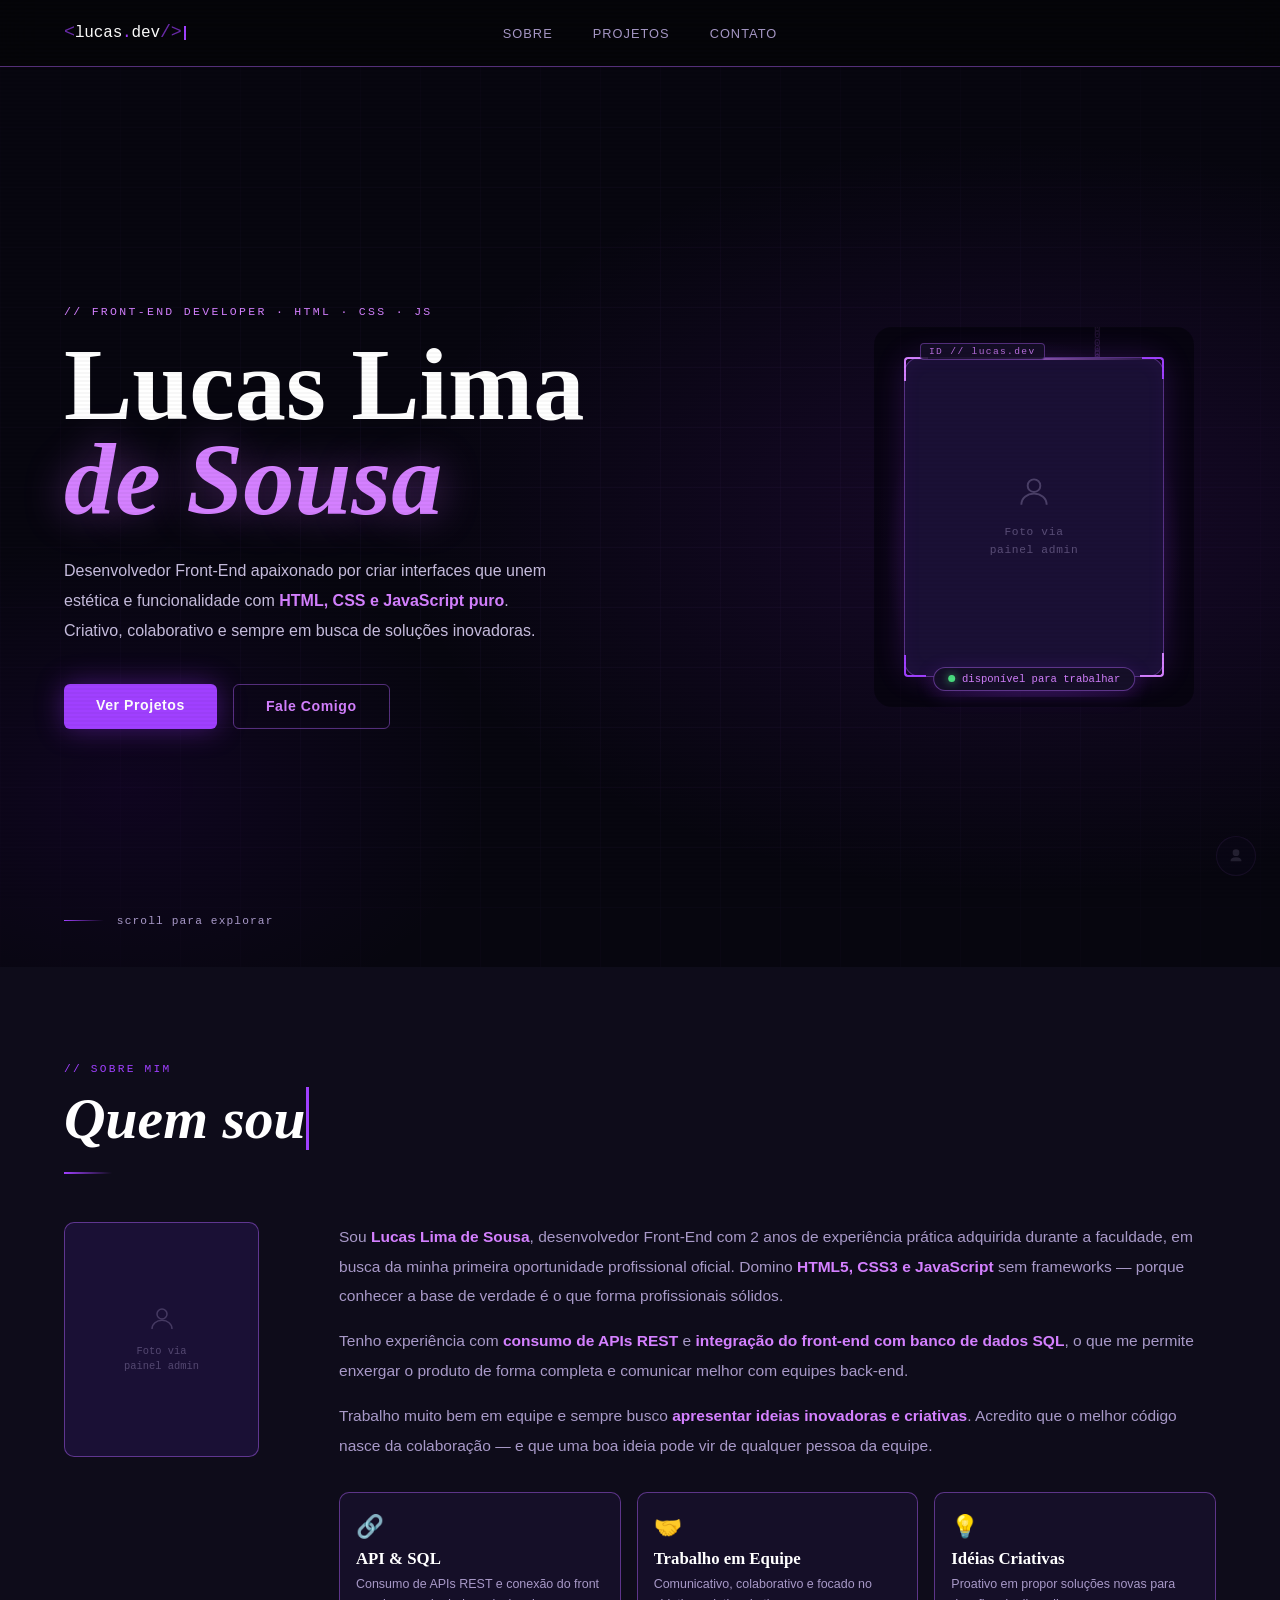
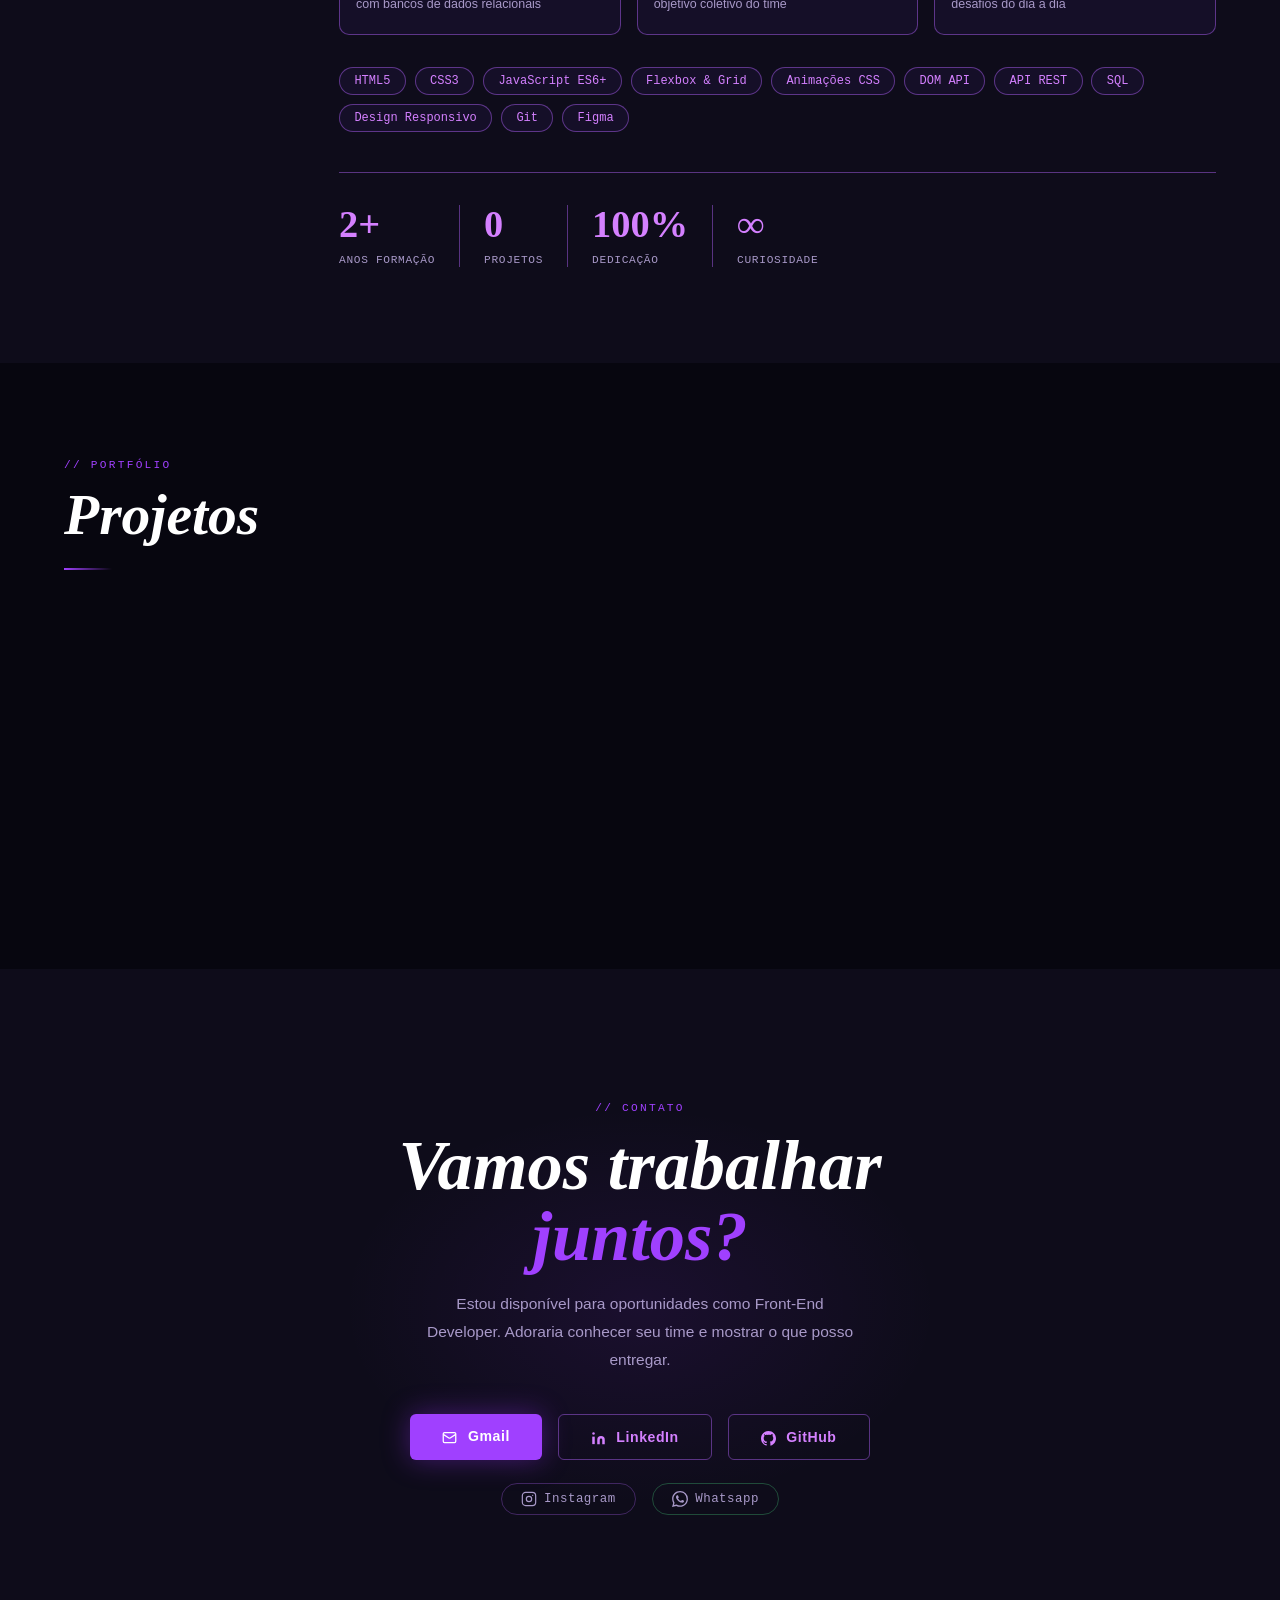
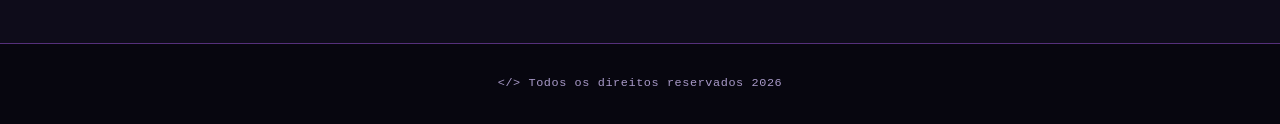
==== index.html @ 5929b8f0 "Add files via upload" ====
<!DOCTYPE html>
<html lang="pt-BR">

<head>
    <meta charset="UTF-8">
    <meta name="viewport" content="width=device-width, initial-scale=1.0">
    <title>Lucas Lima de Sousa — Front-End Developer</title>
    <!-- Segurança -->
    <meta http-equiv="Content-Security-Policy" content="default-src 'self'; style-src 'self' 'unsafe-inline' https://fonts.googleapis.com; font-src https://fonts.gstatic.com; script-src 'self'; img-src 'self' data: blob:; connect-src 'none';">
    <meta http-equiv="X-Content-Type-Options" content="nosniff">
    <meta http-equiv="X-Frame-Options" content="DENY">
    <meta name="referrer" content="no-referrer">
    <link rel="preconnect" href="https://fonts.googleapis.com">
    <link href="https://fonts.googleapis.com/css2?family=Fraunces:ital,opsz,wght@0,9..144,300;0,9..144,600;0,9..144,700;1,9..144,400;1,9..144,700&family=DM+Sans:wght@300;400;500;600&family=JetBrains+Mono:wght@300;400&display=swap" rel="stylesheet">
    <link rel="stylesheet" href="portfolio.css">
</head>

<body>

    
        <!-- NAV -->
        <nav>
            <div class="logo">
                <span class="logo-bracket">&lt;</span><span class="logo-name">lucas</span><span class="logo-dot">.</span><span class="logo-name">dev</span><span class="logo-bracket">/&gt;</span><span class="logo-cursor"></span>
            </div>
            <div class="nav-links" id="nav-links">
                <a href="#about" onclick="closeMenu()">Sobre</a>
                <a href="#projects" onclick="closeMenu()">Projetos</a>
                <a href="#contact" onclick="closeMenu()">Contato</a>
            </div>
            <button class="nav-hamburger" id="nav-hamburger" onclick="toggleMenu()" aria-label="Menu" style="display:none">
                <span></span><span></span><span></span>
            </button>
        </nav>

        <!-- HERO -->
        <section id="hero">
            <div class="hero-bg"></div>
            <div class="hero-grid"></div>
            <div class="hero-inner">
                <div>
                    <div class="hero-tag">// front-end developer · html · css · js</div>
                    <h1 class="hero-title">
                        Lucas Lima
                        <span class="neon-word">de Sousa</span>
                    </h1>
                    <p class="hero-sub">
                        Desenvolvedor Front-End apaixonado por criar interfaces que unem estética e funcionalidade com <strong style="color:var(--purple-bright)">HTML, CSS e JavaScript puro</strong>. Criativo, colaborativo e sempre em busca de soluções
                        inovadoras.
                    </p>
                    <div class="hero-cta">
                        <a href="#projects" class="btn-primary">Ver Projetos</a>
                        <a href="#contact" class="btn-ghost">Fale Comigo</a>
                    </div>
                </div>

                <div class="hero-photo-wrap">
                    <canvas id="binary-canvas"></canvas>
                    <div class="photo-glow"></div>
                    <div class="photo-id-tag">ID // lucas.dev</div>
                    <div class="hero-photo-frame">
                        <div class="photo-scan"></div>
                        <div class="photo-placeholder" id="hero-placeholder">
                            <svg viewBox="0 0 24 24" fill="none" stroke="currentColor" stroke-width="1.2">
            <circle cx="12" cy="8" r="4"/>
            <path d="M4 20c0-4 3.6-7 8-7s8 3 8 7"/>
          </svg>
                            <span>Foto via<br>painel admin</span>
                        </div>
                        <img id="hero-photo-img" src="" alt="Lucas Lima" style="display:none; width:100%; height:100%; object-fit:cover;">
                    </div>
                    <div class="photo-hud">
                        <div class="photo-hud-tr"></div>
                        <div class="photo-hud-bl"></div>
                    </div>
                    <div class="photo-badge">
                        <span class="photo-badge-dot"></span> disponível para trabalhar
                    </div>
                </div>
            </div>

            <div class="scroll-hint">
                <div class="scroll-line"></div>
                scroll para explorar
            </div>
        </section>

        <!-- ABOUT -->
        <section id="about">
            <div class="section-label">// sobre mim</div>
            <h2 class="section-title"><span class="typewriter-wrap"><span class="typewriter-text" id="typewriter-title">Quem sou eu</span></span>
            </h2>
            <div class="section-divider"></div>

            <div class="about-grid reveal">
                <div class="about-photo-frame">
                    <div class="about-photo-placeholder" id="about-placeholder">
                        <svg viewBox="0 0 24 24" fill="none" stroke="currentColor" stroke-width="1.2">
          <circle cx="12" cy="8" r="4"/>
          <path d="M4 20c0-4 3.6-7 8-7s8 3 8 7"/>
        </svg>
                        <span>Foto via<br>painel admin</span>
                    </div>
                    <img id="about-photo-img" src="" alt="Lucas Lima" style="display:none; width:100%; height:100%; object-fit:cover;">
                </div>

                <div>
                    <div class="about-text">
                        <p>
                            Sou <strong>Lucas Lima de Sousa</strong>, desenvolvedor Front-End com 2 anos de experiência prática adquirida durante a faculdade, em busca da minha primeira oportunidade profissional oficial. Domino <strong>HTML5, CSS3 e JavaScript</strong>                            sem frameworks — porque conhecer a base de verdade é o que forma profissionais sólidos.
                        </p>
                        <p>
                            Tenho experiência com <strong>consumo de APIs REST</strong> e <strong>integração do front-end com banco de dados SQL</strong>, o que me permite enxergar o produto de forma completa e comunicar melhor com equipes back-end.
                        </p>
                        <p>
                            Trabalho muito bem em equipe e sempre busco <strong>apresentar ideias inovadoras e criativas</strong>. Acredito que o melhor código nasce da colaboração — e que uma boa ideia pode vir de qualquer pessoa da equipe.
                        </p>
                    </div>

                    <div class="differentials">
                        <div class="diff-card">
                            <span class="diff-icon">🔗</span>
                            <div class="diff-title">API & SQL</div>
                            <div class="diff-desc">Consumo de APIs REST e conexão do front com bancos de dados relacionais</div>
                        </div>
                        <div class="diff-card">
                            <span class="diff-icon">🤝</span>
                            <div class="diff-title">Trabalho em Equipe</div>
                            <div class="diff-desc">Comunicativo, colaborativo e focado no objetivo coletivo do time</div>
                        </div>
                        <div class="diff-card">
                            <span class="diff-icon">💡</span>
                            <div class="diff-title">Idéias Criativas</div>
                            <div class="diff-desc">Proativo em propor soluções novas para desafios do dia a dia</div>
                        </div>
                    </div>

                    <div class="skills-grid">
                        <span class="skill-tag">HTML5</span>
                        <span class="skill-tag">CSS3</span>
                        <span class="skill-tag">JavaScript ES6+</span>
                        <span class="skill-tag">Flexbox & Grid</span>
                        <span class="skill-tag">Animações CSS</span>
                        <span class="skill-tag">DOM API</span>
                        <span class="skill-tag">API REST</span>
                        <span class="skill-tag">SQL</span>
                        <span class="skill-tag">Design Responsivo</span>
                        <span class="skill-tag">Git</span>
                        <span class="skill-tag">Figma</span>
                    </div>

                    <div class="stats-row">
                        <div class="stat">
                            <span class="stat-num">2+</span>
                            <span class="stat-label">Anos formação</span>
                        </div>
                        <div class="stat-divider"></div>
                        <div class="stat">
                            <span class="stat-num" id="stat-projects">0</span>
                            <span class="stat-label">Projetos</span>
                        </div>
                        <div class="stat-divider"></div>
                        <div class="stat">
                            <span class="stat-num">100%</span>
                            <span class="stat-label">Dedicação</span>
                        </div>
                        <div class="stat-divider"></div>
                        <div class="stat">
                            <span class="stat-num">∞</span>
                            <span class="stat-label">Curiosidade</span>
                        </div>
                    </div>
                </div>
            </div>
        </section>

        <!-- PROJECTS -->
        <section id="projects">
            <div class="projects-header reveal">
                <div>
                    <div class="section-label">// portfólio</div>
                    <h2 class="section-title">Projetos</h2>
                    <div class="section-divider" style="margin-bottom:0"></div>
                </div>
            </div>
            <div class="projects-grid" id="projects-grid"></div>
        </section>

        <!-- CONTACT -->
        <section id="contact">
            <div class="reveal">
                <div class="section-label" style="display:inline-block;margin-bottom:1rem">// contato</div>
                <h2 class="contact-title">Vamos trabalhar<br><span>juntos?</span></h2>
                <p class="contact-sub">Estou disponível para oportunidades como Front-End Developer. Adoraria conhecer seu time e mostrar o que posso entregar.</p>
                <div class="contact-links">
                    <a href="mailto:lucaslimadesousa5@gmail.com" class="btn-primary">
                        <svg width="15" height="15" viewBox="0 0 24 24" fill="none" stroke="currentColor" stroke-width="2" style="vertical-align:middle;margin-right:6px"><rect x="2" y="4" width="20" height="16" rx="2"/><path d="m22 7-8.97 5.7a1.94 1.94 0 0 1-2.06 0L2 7"/></svg>                        Gmail
                    </a>
                    <a href="https://www.linkedin.com/in/lucas-lima-180573390/" target="_blank" rel="noopener" class="btn-ghost">
                        <svg width="15" height="15" viewBox="0 0 24 24" fill="currentColor" style="vertical-align:middle;margin-right:6px"><path d="M16 8a6 6 0 0 1 6 6v7h-4v-7a2 2 0 0 0-2-2 2 2 0 0 0-2 2v7h-4v-7a6 6 0 0 1 6-6z"/><rect x="2" y="9" width="4" height="12"/><circle cx="4" cy="4" r="2"/></svg>                        LinkedIn
                    </a>
                    <a href="https://github.com/Lucas-HTJV" target="_blank" rel="noopener" class="btn-ghost">
                        <svg width="15" height="15" viewBox="0 0 24 24" fill="currentColor" style="vertical-align:middle;margin-right:6px"><path d="M12 0C5.37 0 0 5.37 0 12c0 5.3 3.438 9.8 8.205 11.385.6.113.82-.258.82-.577 0-.285-.01-1.04-.015-2.04-3.338.724-4.042-1.61-4.042-1.61-.546-1.387-1.333-1.756-1.333-1.756-1.089-.745.083-.729.083-.729 1.205.084 1.839 1.237 1.839 1.237 1.07 1.834 2.807 1.304 3.492.997.107-.775.418-1.305.762-1.604-2.665-.305-5.467-1.334-5.467-5.931 0-1.311.469-2.381 1.236-3.221-.124-.303-.535-1.524.117-3.176 0 0 1.008-.322 3.301 1.23A11.509 11.509 0 0 1 12 5.803c1.02.005 2.047.138 3.006.404 2.291-1.552 3.297-1.23 3.297-1.23.653 1.653.242 2.874.118 3.176.77.84 1.235 1.911 1.235 3.221 0 4.609-2.807 5.624-5.479 5.929.43.372.823 1.102.823 2.222 0 1.606-.015 2.896-.015 3.286 0 .315.21.69.825.57C20.565 21.795 24 17.295 24 12c0-6.63-5.37-12-12-12z"/></svg>                        GitHub
                    </a>
                </div>
                <div class="contact-social-row">
                    <a href="https://www.instagram.com/dev_lucas07/" target="_blank" rel="noopener" class="contact-insta">
                        <svg width="16" height="16" viewBox="0 0 24 24" fill="none" stroke="currentColor" stroke-width="1.8" style="vertical-align:middle;margin-right:7px"><rect x="2" y="2" width="20" height="20" rx="5"/><circle cx="12" cy="12" r="4"/><circle cx="17.5" cy="6.5" r="1" fill="currentColor" stroke="none"/></svg>                        Instagram
                    </a>
                    <a href="https://wa.me/5511956194625" target="_blank" rel="noopener" class="contact-whatsapp">
                        <svg width="16" height="16" viewBox="0 0 24 24" fill="currentColor" style="vertical-align:middle;margin-right:7px"><path d="M17.472 14.382c-.297-.149-1.758-.867-2.03-.967-.273-.099-.471-.148-.67.15-.197.297-.767.966-.94 1.164-.173.199-.347.223-.644.075-.297-.15-1.255-.463-2.39-1.475-.883-.788-1.48-1.761-1.653-2.059-.173-.297-.018-.458.13-.606.134-.133.298-.347.446-.52.149-.174.198-.298.298-.497.099-.198.05-.371-.025-.52-.075-.149-.669-1.612-.916-2.207-.242-.579-.487-.5-.669-.51-.173-.008-.371-.01-.57-.01-.198 0-.52.074-.792.372-.272.297-1.04 1.016-1.04 2.479 0 1.462 1.065 2.875 1.213 3.074.149.198 2.096 3.2 5.077 4.487.709.306 1.262.489 1.694.625.712.227 1.36.195 1.871.118.571-.085 1.758-.719 2.006-1.413.248-.694.248-1.289.173-1.413-.074-.124-.272-.198-.57-.347m-5.421 7.403h-.004a9.87 9.87 0 01-5.031-1.378l-.361-.214-3.741.982.998-3.648-.235-.374a9.86 9.86 0 01-1.51-5.26c.001-5.45 4.436-9.884 9.888-9.884 2.64 0 5.122 1.03 6.988 2.898a9.825 9.825 0 012.893 6.994c-.003 5.45-4.437 9.884-9.885 9.884m8.413-18.297A11.815 11.815 0 0012.05 0C5.495 0 .16 5.335.157 11.892c0 2.096.547 4.142 1.588 5.945L.057 24l6.305-1.654a11.882 11.882 0 005.683 1.448h.005c6.554 0 11.89-5.335 11.893-11.893a11.821 11.821 0 00-3.48-8.413z"/></svg>                        Whatsapp
                    </a>
                </div>
            </div>
        </section>

        <footer>
            &lt;/&gt; Todos os direitos reservados <span style="color:var(--purple)"></span><span id="year"></span>
        </footer>

        <!-- ADMIN TRIGGER (discreto) -->
        <div id="admin-trigger" onclick="openLogin()" title="">
            <svg viewBox="0 0 24 24" xmlns="http://www.w3.org/2000/svg">
    <path d="M12 2a5 5 0 100 10A5 5 0 0012 2zm0 12c-5.33 0-8 2.67-8 4v2h16v-2c0-1.33-2.67-4-8-4z"/>
  </svg>
        </div>

        <!-- LOGIN MODAL -->
        <div class="modal-overlay" id="login-modal">
            <div class="modal">
                <button class="modal-close" onclick="closeModal('login-modal')">×</button>
                <div class="modal-title">Acesso Admin</div>
                <div class="modal-sub">// área restrita</div>
                <label>Senha</label>
                <input type="password" id="login-input" placeholder="Digite a senha" onkeydown="if(event.key==='Enter')tryLogin()">
                <div class="error-msg" id="login-error">Senha incorreta. Tente novamente.</div>
                <button class="btn-full" onclick="tryLogin()">Entrar</button>
            </div>
        </div>

        <!-- ADMIN PANEL MODAL -->
        <div class="modal-overlay" id="admin-modal">
            <div class="modal modal-wide">
                <button class="modal-close" onclick="closeModal('admin-modal')">×</button>
                <div class="modal-title">Painel Admin</div>
                <div class="modal-sub">// somente você vê isso</div>

                <div class="admin-tabs">
                    <button class="admin-tab active" onclick="switchTab('tab-add')">+ Novo Projeto</button>
                    <button class="admin-tab" onclick="switchTab('tab-list')">Meus Projetos</button>
                    <button class="admin-tab" onclick="switchTab('tab-photo')">Minha Foto</button>
                </div>

                <!-- ADD/EDIT PROJECT -->
                <div class="tab-content active" id="tab-add">
                    <input type="hidden" id="edit-id" value="">
                    <label>Capa do Projeto</label>
                    <label for="cover-file" class="upload-area" style="cursor:pointer">
        <div style="font-size:1.8rem">📁</div>
        <p>Clique para fazer upload da capa<br><span style="font-size:0.71rem;opacity:0.5">PNG, JPG, WEBP</span></p>
        <input type="file" id="cover-file" accept="image/*" onchange="previewCover(event)" style="display:none">
        <img id="cover-preview-img" class="upload-preview" alt="preview">
      </label>
                    <label>Título</label>
                    <input type="text" id="proj-title" placeholder="Nome do projeto">
                    <label>Descrição</label>
                    <textarea id="proj-desc" placeholder="Breve descrição do projeto..."></textarea>
                    <label>Tags (separadas por vírgula)</label>
                    <input type="text" id="proj-tags" placeholder="HTML, CSS, JavaScript, API...">
                    <label>Link do GitHub (opcional)</label>
                    <input type="url" id="proj-github" placeholder="https://github.com/Lucas-HTJV/...">
                    <label>Link do Projeto ao Vivo (opcional)</label>
                    <input type="url" id="proj-url" placeholder="https://...">
                    <label>Arquivos do Projeto (opcional — ZIP, HTML, CSS, JS)</label>
                    <label for="proj-files" class="upload-area" style="cursor:pointer;margin-bottom:0.5rem">
        <div style="font-size:1.8rem">🗂️</div>
        <p id="proj-files-label">Clique para anexar arquivos do projeto<br><span style="font-size:0.71rem;opacity:0.5">ZIP, HTML, CSS, JS, etc.</span></p>
        <input type="file" id="proj-files" multiple accept=".zip,.html,.css,.js,.ts,.json,.md" onchange="handleProjectFiles(event)" style="display:none">
      </label>
                    <button class="btn-full" onclick="saveProject()">Salvar Projeto</button>
                </div>

                <!-- PROJECT LIST -->
                <div class="tab-content" id="tab-list">
                    <div class="admin-project-list" id="admin-proj-list"></div>
                </div>

                <!-- PHOTO UPLOAD -->
                <div class="tab-content" id="tab-photo">
                    <p style="color:var(--muted);font-size:0.88rem;margin-bottom:1.2rem;line-height:1.75">
                        Faça upload da sua foto de perfil. Ela aparecerá no hero e na seção Sobre do portfólio.
                    </p>
                    <label>Sua Foto</label>
                    <label for="admin-photo-input" class="upload-area" style="cursor:pointer">
        <div style="font-size:1.8rem">📷</div>
        <p>Clique para selecionar sua foto<br><span style="font-size:0.71rem;opacity:0.5">PNG, JPG — orientação retrato recomendada</span></p>
        <input type="file" id="admin-photo-input" accept="image/*" onchange="handleAdminPhotoUpload(event)" style="display:none">
        <img id="photo-admin-preview" class="photo-preview-sq" alt="preview">
      </label>
                    <button class="btn-full" onclick="applyPhoto()">Aplicar Foto ao Portfólio</button>
                </div>
            </div>
        </div>

        <script src="portfolio.js"></script>
    </body>

</html>
---- portfolio.css ----
:root {
    --black: #07060f;
    --dark: #0e0c1a;
    --panel: #150f28;
    --card: #1a1035;
    --purple: #a040ff;
    --purple-bright: #d480ff;
    --purple-glow: rgba(160,64,255,0.2);
    --purple-border: rgba(180,100,255,0.45);
    --neon: #cc70ff;
    --text: #f5f0ff;
    --muted: #a899c8;
    --white: #ffffff;
  }
  * { margin: 0; padding: 0; box-sizing: border-box; }
  html { scroll-behavior: smooth; }
  body {
    font-family: 'DM Sans', sans-serif;
    background: var(--black);
    color: var(--text);
    overflow-x: hidden;
    cursor: default;
  }



  /* SCANLINES */
  body::before {
    content: ''; position: fixed; inset: 0;
    background: repeating-linear-gradient(0deg,transparent,transparent 2px,rgba(0,0,0,0.03) 2px,rgba(0,0,0,0.03) 4px);
    pointer-events: none; z-index: 9000;
  }

  /* NAV */
  nav {
    position: fixed; top: 0; left: 0; right: 0; z-index: 1000;
    display: flex; justify-content: space-between; align-items: center; position: relative;
    padding: 1.4rem 5vw;
    backdrop-filter: blur(20px);
    background: rgba(5,5,8,0.8);
    border-bottom: 1px solid var(--purple-border);
  }
  .logo {
    font-family: 'JetBrains Mono', monospace;
    font-weight: 400; font-size: 1.0rem;
    letter-spacing: -0.01em; color: var(--white);
    display: flex; align-items: center; gap: 0;
    text-decoration: none; cursor: default;
  }
  .logo-bracket { color: var(--purple); opacity: 0.65; font-size: 1.15rem; }
  .logo-name { color: var(--white); }
  .logo-dot { color: var(--purple); }
  .logo-role { color: var(--muted); font-size: 0.68rem; letter-spacing: 0.04em; margin-left: 3px; }
  .logo-cursor {
    display: inline-block; width: 2px; height: 0.9em;
    background: var(--purple); margin-left: 2px; vertical-align: middle;
    animation: blink 1.1s step-end infinite;
  }
  @keyframes blink { 0%,100%{opacity:1} 50%{opacity:0} }
  .nav-links {
    display: flex; gap: 2.5rem;
    position: absolute; left: 50%; top: 50%;
    transform: translate(-50%, -50%);
  }
  .nav-links a {
    font-size: 0.8rem; font-weight: 500;
    letter-spacing: 0.08em; text-transform: uppercase;
    color: var(--muted); text-decoration: none;
    transition: color 0.25s; position: relative;
  }
  .nav-links a::after {
    content: ''; position: absolute; bottom: -4px; left: 0;
    width: 0; height: 1.5px; background: var(--purple); transition: width 0.3s;
  }
  .nav-links a:hover { color: var(--neon); }
  .nav-links a:hover::after { width: 100%; }


  /* Hamburger — hidden by default, shown via JS on mobile */
  .nav-hamburger { display: none; }

  /* HERO */
  #hero {
    min-height: 100vh;
    display: flex; flex-direction: column; justify-content: center;
    padding: 0 5vw; position: relative; overflow: hidden;
  }
  .hero-bg {
    position: absolute; inset: 0;
    background:
      radial-gradient(ellipse 70% 60% at 80% 50%, rgba(130,30,220,0.13) 0%, transparent 70%),
      radial-gradient(ellipse 40% 40% at 10% 80%, rgba(90,0,180,0.1) 0%, transparent 70%);
  }
  .hero-grid {
    position: absolute; inset: 0;
    background-image:
      linear-gradient(var(--purple-border) 1px, transparent 1px),
      linear-gradient(90deg, var(--purple-border) 1px, transparent 1px);
    background-size: 60px 60px; opacity: 0.07;
    mask-image: radial-gradient(ellipse 80% 80% at 50% 50%, black 30%, transparent 100%);
  }
  .hero-inner {
    display: grid; grid-template-columns: 1fr auto;
    gap: 4rem; align-items: center; max-width: 1100px;
  }
  .hero-tag {
    font-family: 'JetBrains Mono', monospace; font-size: 0.72rem;
    color: var(--purple-bright); letter-spacing: 0.2em; text-transform: uppercase;
    margin-bottom: 1.2rem; opacity: 0; animation: fadeUp 0.7s 0.2s forwards;
  }
  .hero-title {
    font-family: 'Fraunces', serif; font-weight: 700;
    font-size: clamp(3.8rem, 8vw, 7.5rem); line-height: 0.93;
    color: var(--white); opacity: 0; animation: fadeUp 0.7s 0.4s forwards;
  }
  .hero-title .neon-word {
    color: var(--purple-bright); -webkit-text-stroke: 0px transparent;
    display: block; font-style: italic;
    text-shadow: 0 0 40px rgba(200,100,255,0.4);
  }
  .hero-sub {
    margin-top: 1.8rem; font-size: 1rem; color: #c8bedf;
    max-width: 500px; line-height: 1.85;
    opacity: 0; animation: fadeUp 0.7s 0.6s forwards;
  }
  .hero-cta {
    margin-top: 2.4rem; display: flex; gap: 1rem; flex-wrap: wrap;
    opacity: 0; animation: fadeUp 0.7s 0.8s forwards;
  }

  /* HERO PHOTO */
  .hero-photo-wrap {
    opacity: 0; animation: fadeUp 0.8s 0.5s forwards; flex-shrink: 0;
    position: relative;
    width: 260px; height: 320px;
  }

  /* Canvas binário atrás */
  #binary-canvas {
    position: absolute;
    inset: -30px;
    z-index: 0;
    border-radius: 18px;
    pointer-events: none;
    opacity: 0.55;
  }

  /* Glow de fundo */
  .photo-glow {
    position: absolute; inset: -20px;
    border-radius: 28px;
    background: radial-gradient(ellipse at 50% 60%, rgba(160,64,255,0.35) 0%, transparent 70%);
    z-index: 1;
    pointer-events: none;
  }

  /* Cantos decorativos HUD */
  .photo-hud {
    position: absolute; inset: 0; z-index: 4; pointer-events: none;
  }
  .photo-hud::before, .photo-hud::after {
    content: '';
    position: absolute;
    width: 22px; height: 22px;
  }
  .photo-hud::before {
    top: 0; left: 0;
    border-top: 2px solid var(--purple-bright);
    border-left: 2px solid var(--purple-bright);
    border-radius: 4px 0 0 0;
  }
  .photo-hud::after {
    bottom: 0; right: 0;
    border-bottom: 2px solid var(--purple-bright);
    border-right: 2px solid var(--purple-bright);
    border-radius: 0 0 4px 0;
  }
  .photo-hud-tr, .photo-hud-bl {
    position: absolute;
    width: 22px; height: 22px;
    pointer-events: none;
  }
  .photo-hud-tr {
    top: 0; right: 0;
    border-top: 2px solid var(--purple);
    border-right: 2px solid var(--purple);
    border-radius: 0 4px 0 0;
  }
  .photo-hud-bl {
    bottom: 0; left: 0;
    border-bottom: 2px solid var(--purple);
    border-left: 2px solid var(--purple);
    border-radius: 0 0 0 4px;
  }

  /* Linha de scan animada */
  .photo-scan {
    position: absolute; left: 0; right: 0;
    height: 2px;
    background: linear-gradient(90deg, transparent, var(--purple-bright), transparent);
    opacity: 0.6;
    animation: scanLine 3s ease-in-out infinite;
    z-index: 5; pointer-events: none;
    border-radius: 0;
  }
  @keyframes scanLine {
    0%   { top: 0%;   opacity: 0; }
    5%   { opacity: 0.6; }
    95%  { opacity: 0.6; }
    100% { top: 100%; opacity: 0; }
  }

  /* Tag de ID flutuante */
  .photo-id-tag {
    position: absolute; top: -14px; left: 16px;
    font-family: 'JetBrains Mono', monospace; font-size: 0.6rem;
    color: var(--purple-bright); letter-spacing: 0.14em;
    background: var(--panel); border: 1px solid var(--purple-border);
    padding: 2px 8px; border-radius: 4px;
    z-index: 6; pointer-events: none;
    opacity: 0.85;
  }

  .hero-photo-frame {
    position: absolute; inset: 0;
    border-radius: 16px; overflow: hidden;
    background: var(--card);
    border: 1px solid rgba(180,100,255,0.4);
    z-index: 3;
    transition: border-color 0.4s, box-shadow 0.4s;
    box-shadow: 0 0 30px rgba(160,64,255,0.2), inset 0 0 20px rgba(160,64,255,0.05);
  }
  .hero-photo-wrap:hover .hero-photo-frame {
    border-color: var(--purple-bright);
    box-shadow: 0 0 50px rgba(160,64,255,0.45), inset 0 0 20px rgba(160,64,255,0.08);
  }
  .hero-photo-frame img { width: 100%; height: 100%; object-fit: cover; display: block; transition: transform 0.5s; }
  .hero-photo-wrap:hover .hero-photo-frame img { transform: scale(1.04); }

  /* Badge "disponível" flutuante */
  .photo-badge {
    position: absolute; bottom: -14px; left: 50%; transform: translateX(-50%);
    background: var(--panel); border: 1px solid var(--purple-border);
    border-radius: 100px; padding: 0.3rem 0.85rem;
    display: flex; align-items: center; gap: 0.45rem;
    font-family: 'JetBrains Mono', monospace; font-size: 0.66rem;
    color: var(--purple-bright); white-space: nowrap;
    z-index: 6; box-shadow: 0 4px 20px rgba(155,48,255,0.2);
  }
  .photo-badge-dot {
    width: 7px; height: 7px; border-radius: 50%;
    background: #4ade80;
    box-shadow: 0 0 8px rgba(74,222,128,0.8);
    animation: pulseDot 1.8s ease-in-out infinite;
  }
  @keyframes pulseDot { 0%,100%{transform:scale(1);opacity:1} 50%{transform:scale(1.4);opacity:0.7} }

  .photo-placeholder {
    width: 100%; height: 100%; display: flex; flex-direction: column;
    align-items: center; justify-content: center; gap: 0.8rem; color: var(--muted);
  }
  .photo-placeholder svg { width: 38px; height: 38px; opacity: 0.35; }
  .photo-placeholder span {
    font-size: 0.7rem; font-family: 'JetBrains Mono', monospace;
    letter-spacing: 0.06em; opacity: 0.45; text-align: center; padding: 0 1rem; line-height: 1.6;
  }

  /* UPLOAD DIRETO DE FOTO */
  .photo-upload-btn {
    margin-top: 0.6rem;
    padding: 0.38rem 0.9rem;
    background: rgba(155,48,255,0.18);
    border: 1px solid var(--purple-border);
    border-radius: 6px;
    color: var(--purple-bright);
    font-size: 0.68rem;
    font-family: 'JetBrains Mono', monospace;
    letter-spacing: 0.07em;
    cursor: pointer;
    transition: background 0.2s, border-color 0.2s, box-shadow 0.2s;
  }
  .photo-upload-btn:hover {
    background: rgba(155,48,255,0.32);
    border-color: var(--purple);
    box-shadow: 0 0 14px rgba(155,48,255,0.3);
  }
  .photo-frame-overlay {
    position: absolute; inset: 0;
    display: flex; flex-direction: column;
    align-items: center; justify-content: flex-end;
    padding-bottom: 1rem;
    opacity: 0;
    transition: opacity 0.25s;
    background: linear-gradient(to top, rgba(5,5,8,0.75) 0%, transparent 60%);
    z-index: 2;
  }
  .hero-photo-frame:hover .photo-frame-overlay,
  .about-photo-frame:hover .photo-frame-overlay { opacity: 1; }
  .photo-frame-overlay .photo-upload-btn { margin-top: 0; }
  .photo-file-input { display: none; }

  .scroll-hint {
    position: absolute; bottom: 2.5rem; left: 5vw;
    display: flex; align-items: center; gap: 0.8rem;
    font-family: 'JetBrains Mono', monospace; font-size: 0.7rem;
    color: var(--muted); letter-spacing: 0.1em;
    opacity: 0; animation: fadeUp 0.7s 1.2s forwards;
  }
  .scroll-line { width: 40px; height: 1px; background: linear-gradient(90deg, var(--purple), transparent); }

  /* BUTTONS */
  .btn-primary {
    padding: 0.85rem 2rem; background: var(--purple); color: #fff;
    border: none; border-radius: 6px;
    font-family: 'DM Sans', sans-serif; font-weight: 600;
    font-size: 0.88rem; letter-spacing: 0.04em;
    cursor: pointer; text-decoration: none; display: inline-block;
    transition: transform 0.2s, box-shadow 0.2s;
    box-shadow: 0 0 28px rgba(155,48,255,0.38);
  }
  .btn-primary:hover { transform: translateY(-2px); box-shadow: 0 0 45px rgba(155,48,255,0.6); }
  .btn-ghost {
    padding: 0.85rem 2rem; background: transparent;
    color: var(--purple-bright); border: 1.5px solid var(--purple-border);
    border-radius: 6px; font-family: 'DM Sans', sans-serif;
    font-weight: 600; font-size: 0.88rem; letter-spacing: 0.04em;
    cursor: pointer; text-decoration: none; display: inline-block;
    transition: border-color 0.2s, color 0.2s, background 0.2s;
  }
  .btn-ghost:hover { border-color: var(--purple); background: var(--purple-glow); color: var(--neon); }

  /* SECTIONS */
  section { padding: 6rem 5vw; }
  .section-label {
    font-family: 'JetBrains Mono', monospace; font-size: 0.7rem;
    color: var(--purple); letter-spacing: 0.2em; text-transform: uppercase; margin-bottom: 0.9rem;
  }
  .section-title {
    font-family: 'Fraunces', serif; font-weight: 700; font-style: italic;
    font-size: clamp(2.4rem, 4.5vw, 3.6rem); color: var(--white); line-height: 1.05;
  }
  .section-divider {
    width: 48px; height: 2px;
    background: linear-gradient(90deg, var(--purple), transparent);
    margin: 1.4rem 0 3rem;
  }

  /* ABOUT */
  #about { background: var(--dark); }
  #about .about-grid {
    display: grid; grid-template-columns: auto 1fr;
    gap: 5rem; align-items: start; margin-top: 3rem;
  }

  /* ABOUT PHOTO */
  .about-photo-frame {
    width: 195px; height: 235px; border-radius: 10px;
    border: 1.5px solid var(--purple-border); overflow: hidden;
    background: var(--card); cursor: default; position: relative;
    transition: border-color 0.3s, box-shadow 0.3s; flex-shrink: 0;
  }
  .about-photo-frame:hover { border-color: var(--purple); box-shadow: 0 0 30px rgba(155,48,255,0.2); }
  .about-photo-frame img { width: 100%; height: 100%; object-fit: cover; }
  .about-photo-placeholder {
    width: 100%; height: 100%; display: flex; flex-direction: column;
    align-items: center; justify-content: center; gap: 0.6rem; color: var(--muted);
  }
  .about-photo-placeholder svg { width: 30px; height: 30px; opacity: 0.3; }
  .about-photo-placeholder span {
    font-size: 0.65rem; font-family: 'JetBrains Mono', monospace;
    opacity: 0.4; text-align: center; padding: 0 0.8rem; line-height: 1.5;
  }

  /* ABOUT TEXT */
  .about-text p {
    font-size: 0.97rem; color: var(--muted);
    line-height: 1.9; margin-bottom: 1rem;
  }
  .about-text p strong { color: var(--purple-bright); font-weight: 600; }

  /* DIFFERENTIALS */
  .differentials {
    display: grid; grid-template-columns: repeat(3, 1fr);
    gap: 1rem; margin: 2rem 0;
  }
  .diff-card {
    background: var(--panel); border: 1px solid var(--purple-border);
    border-radius: 10px; padding: 1.2rem 1rem;
    transition: border-color 0.2s, background 0.2s;
  }
  .diff-card:hover { border-color: var(--purple); background: rgba(155,48,255,0.06); }
  .diff-icon { font-size: 1.4rem; margin-bottom: 0.6rem; display: block; }
  .diff-title {
    font-family: 'Fraunces', serif; font-size: 1.05rem;
    font-weight: 700; color: var(--white); margin-bottom: 0.3rem;
  }
  .diff-desc { font-size: 0.78rem; color: var(--muted); line-height: 1.65; }

  /* SKILLS */
  .skills-grid { display: flex; flex-wrap: wrap; gap: 0.55rem; margin-top: 1.5rem; }
  .skill-tag {
    padding: 0.38rem 0.9rem; background: var(--panel);
    border: 1px solid var(--purple-border); border-radius: 100px;
    font-size: 0.75rem; font-weight: 500; color: var(--purple-bright);
    font-family: 'JetBrains Mono', monospace;
    transition: background 0.2s, box-shadow 0.2s;
  }
  .skill-tag:hover { background: var(--purple-glow); box-shadow: 0 0 10px var(--purple-glow); }

  /* STATS */
  .stats-row {
    display: flex; gap: 1.5rem; margin-top: 2.5rem;
    padding-top: 2rem; border-top: 1px solid var(--purple-border);
  }
  .stat { text-align: left; }
  .stat-num {
    font-family: 'Fraunces', serif; font-size: 2.4rem;
    font-weight: 700; color: var(--purple-bright);
    display: block; line-height: 1; margin-bottom: 0.3rem;
  }
  .stat-label {
    font-size: 0.7rem; color: var(--muted);
    letter-spacing: 0.06em; text-transform: uppercase;
    font-family: 'JetBrains Mono', monospace;
  }
  .stat-divider { width: 1px; background: var(--purple-border); align-self: stretch; }

  /* PROJECTS */
  #projects { background: var(--black); }
  .projects-header { display: flex; justify-content: space-between; align-items: flex-end; margin-bottom: 3rem; }
  .projects-grid { display: grid; grid-template-columns: repeat(auto-fill, minmax(310px, 1fr)); gap: 1.5rem; }
  .project-card {
    background: var(--panel); border: 1px solid var(--purple-border);
    border-radius: 14px; overflow: hidden;
    transition: transform 0.3s ease, box-shadow 0.3s ease, border-color 0.3s;
    cursor: pointer;
  }
  .project-card:hover { transform: translateY(-6px); box-shadow: 0 20px 50px rgba(155,48,255,0.18); border-color: var(--purple); }
  .project-cover { width: 100%; aspect-ratio: 16/9; background: var(--card); overflow: hidden; }
  .project-cover img { width: 100%; height: 100%; object-fit: cover; opacity: 0.85; transition: opacity 0.3s, transform 0.4s; }
  .project-card:hover .project-cover img { opacity: 1; transform: scale(1.04); }
  .project-cover-placeholder {
    width: 100%; height: 100%; display: flex; align-items: center; justify-content: center;
    background: linear-gradient(135deg, #1a0d30, #0d0720); font-size: 2.8rem; color: var(--purple-border);
  }
  .project-body { padding: 1.4rem 1.5rem 1.6rem; }
  .project-title {
    font-family: 'Fraunces', serif; font-size: 1.25rem;
    font-weight: 700; color: var(--white); margin-bottom: 0.45rem;
  }
  .project-desc { font-size: 0.84rem; color: var(--muted); line-height: 1.75; margin-bottom: 1rem; }
  .project-tags { display: flex; flex-wrap: wrap; gap: 0.4rem; }
  .project-tag {
    padding: 0.22rem 0.6rem; background: rgba(155,48,255,0.1);
    border: 1px solid rgba(155,48,255,0.25); border-radius: 4px;
    font-size: 0.67rem; font-weight: 600; color: var(--purple-bright);
    letter-spacing: 0.07em; font-family: 'JetBrains Mono', monospace; text-transform: uppercase;
  }
  .no-projects {
    grid-column: 1/-1; text-align: center; padding: 5rem 2rem;
    color: var(--muted); border: 1px dashed var(--purple-border); border-radius: 14px;
  }
  .no-projects p { margin-top: 0.5rem; font-size: 0.88rem; }

  /* CONTACT */
  #contact { text-align: center; padding: 8rem 5vw; position: relative; overflow: hidden; background: var(--dark); }
  #contact::before {
    content: ''; position: absolute; top: 50%; left: 50%;
    transform: translate(-50%,-50%); width: 600px; height: 400px;
    background: radial-gradient(ellipse, rgba(155,48,255,0.09), transparent 70%); pointer-events: none;
  }
  .contact-title {
    font-family: 'Fraunces', serif; font-size: clamp(2.8rem, 5.5vw, 5rem);
    font-weight: 700; font-style: italic; color: var(--white); line-height: 1.0; margin-bottom: 1.2rem;
  }
  .contact-title span { color: var(--purple); }
  .contact-sub {
    font-size: 0.97rem; color: var(--muted); margin-bottom: 2.5rem;
    max-width: 440px; margin-left: auto; margin-right: auto; line-height: 1.8;
  }
  .contact-links { display: flex; justify-content: center; gap: 1rem; flex-wrap: wrap; }

  footer {
    text-align: center; padding: 2rem 5vw;
    border-top: 1px solid var(--purple-border);
    font-size: 0.74rem; color: var(--muted);
    font-family: 'JetBrains Mono', monospace; letter-spacing: 0.05em;
  }

  /* ADMIN TRIGGER */
  #admin-trigger {
    position: fixed; bottom: 1.5rem; right: 1.5rem;
    width: 40px; height: 40px; background: var(--panel);
    border: 1px solid var(--purple-border); border-radius: 50%;
    display: flex; align-items: center; justify-content: center;
    cursor: pointer; z-index: 500; opacity: 0.18;
    transition: border-color 0.2s, box-shadow 0.2s, opacity 0.2s;
  }
  #admin-trigger:hover { border-color: var(--purple); box-shadow: 0 0 15px var(--purple-glow); opacity: 1; }
  #admin-trigger svg { width: 16px; height: 16px; fill: var(--muted); }
  #admin-trigger:hover svg { fill: var(--purple); }

  /* MODALS */
  .modal-overlay {
    position: fixed; inset: 0; background: rgba(5,5,8,0.9);
    backdrop-filter: blur(8px); z-index: 2000;
    display: none; align-items: center; justify-content: center; padding: 1.5rem;
  }
  .modal-overlay.open { display: flex; }
  .modal {
    background: var(--panel); border: 1px solid var(--purple-border);
    border-radius: 16px; padding: 2.5rem; width: 100%; max-width: 460px;
    position: relative; max-height: 90vh; overflow-y: auto;
  }
  .modal-wide { max-width: 680px; }
  .modal-close {
    position: absolute; top: 1.2rem; right: 1.2rem;
    background: none; border: none; color: var(--muted);
    font-size: 1.4rem; cursor: pointer; line-height: 1; transition: color 0.2s;
  }
  .modal-close:hover { color: var(--neon); }
  .modal-title {
    font-family: 'Fraunces', serif; font-size: 1.6rem;
    font-weight: 700; font-style: italic; color: var(--white); margin-bottom: 0.3rem;
  }
  .modal-sub { font-size: 0.77rem; color: var(--muted); margin-bottom: 1.8rem; font-family: 'JetBrains Mono', monospace; }

  label {
    display: block; font-size: 0.73rem; font-weight: 600; color: var(--muted);
    letter-spacing: 0.1em; text-transform: uppercase; margin-bottom: 0.4rem; margin-top: 1.2rem;
  }
  input[type="text"], input[type="password"], input[type="url"], textarea {
    width: 100%; background: var(--dark); border: 1px solid var(--purple-border);
    border-radius: 8px; padding: 0.75rem 1rem; color: var(--text);
    font-family: 'DM Sans', sans-serif; font-size: 0.9rem; outline: none;
    transition: border-color 0.2s, box-shadow 0.2s;
  }
  input:focus, textarea:focus { border-color: var(--purple); box-shadow: 0 0 0 3px rgba(155,48,255,0.12); }
  textarea { resize: vertical; min-height: 90px; }

  .btn-full {
    width: 100%; margin-top: 1.5rem; padding: 0.85rem;
    background: var(--purple); color: #fff; border: none; border-radius: 8px;
    font-family: 'Fraunces', serif; font-weight: 700; font-size: 1.1rem;
    cursor: pointer; transition: box-shadow 0.2s, transform 0.2s;
    box-shadow: 0 0 20px rgba(155,48,255,0.3); letter-spacing: 0.04em;
  }
  .btn-full:hover { box-shadow: 0 0 35px rgba(155,48,255,0.55); transform: translateY(-1px); }

  .error-msg { color: #ff5c7a; font-size: 0.77rem; margin-top: 0.5rem; font-family: 'JetBrains Mono', monospace; display: none; }
  .error-msg.show { display: block; }

  .admin-tabs {
    display: flex; border: 1px solid var(--purple-border);
    border-radius: 8px; overflow: hidden; margin-bottom: 1.5rem;
  }
  .admin-tab {
    flex: 1; padding: 0.6rem; background: transparent; border: none;
    color: var(--muted); font-family: 'DM Sans', sans-serif;
    font-size: 0.78rem; font-weight: 600; cursor: default;
    transition: background 0.2s, color 0.2s; text-align: center;
  }
  .admin-tab.active { background: var(--purple); color: white; }
  .tab-content { display: none; }
  .tab-content.active { display: block; }

  .upload-area {
    border: 2px dashed var(--purple-border); border-radius: 10px;
    padding: 1.8rem; text-align: center; cursor: default;
    transition: border-color 0.2s, background 0.2s;
    margin-top: 0.4rem; position: relative; overflow: hidden;
  }
  .upload-area:hover { border-color: var(--purple); background: var(--purple-glow); }
  .upload-area p { font-size: 0.8rem; color: var(--muted); margin-top: 0.4rem; }
  .upload-area input[type="file"] { position: absolute; inset: 0; opacity: 0; cursor: default; padding: 0; border: none; }
  .upload-preview {
    width: 100%; max-height: 160px; object-fit: cover;
    border-radius: 8px; margin-top: 0.8rem; display: none; border: 1px solid var(--purple-border);
  }
  .photo-preview-sq {
    width: 90px; height: 108px; object-fit: cover;
    border-radius: 8px; margin: 0.8rem auto 0; display: none; border: 1px solid var(--purple-border);
  }

  .admin-project-list { margin-top: 0.5rem; }
  .admin-proj-item {
    display: flex; justify-content: space-between; align-items: center;
    padding: 0.85rem 1rem; background: var(--dark);
    border: 1px solid var(--purple-border); border-radius: 8px; margin-bottom: 0.6rem;
  }
  .admin-proj-name { font-weight: 600; font-size: 0.88rem; color: var(--text); }
  .admin-proj-actions { display: flex; gap: 0.5rem; }
  .btn-sm {
    padding: 0.32rem 0.75rem; border-radius: 6px; font-size: 0.72rem;
    font-weight: 600; cursor: pointer; border: none;
    font-family: 'DM Sans', sans-serif; transition: opacity 0.2s;
  }
  .btn-sm:hover { opacity: 0.75; }
  .btn-edit { background: rgba(155,48,255,0.2); color: var(--purple-bright); border: 1px solid var(--purple-border); }
  .btn-delete { background: rgba(255,60,100,0.15); color: #ff5c7a; border: 1px solid rgba(255,60,100,0.25); }

  /* ANIMATIONS */
  @keyframes fadeUp { from { opacity:0; transform:translateY(22px); } to { opacity:1; transform:translateY(0); } }
  .reveal { opacity: 0; transform: translateY(28px); transition: opacity 0.7s ease, transform 0.7s ease; }
  .reveal.visible { opacity: 1; transform: translateY(0); }

  /* ── RESPONSIVE ─────────────────────────────────────────────────── */

  /* Tablet largo */
  @media (max-width: 1024px) {
    .hero-inner { gap: 2.5rem; }
    .hero-photo-wrap { width: 220px; height: 270px; }
    .projects-grid { grid-template-columns: repeat(auto-fill, minmax(270px, 1fr)); }
  }

  /* Tablet */
  @media (max-width: 900px) {
    .hero-inner {
      grid-template-columns: 1fr;
      text-align: center;
    }
    .hero-photo-wrap {
      width: 190px; height: 235px;
      margin: 0 auto 0.5rem;
      order: -1;
    }
    .hero-sub { margin-left: auto; margin-right: auto; }
    .hero-cta { justify-content: center; }
    .scroll-hint { left: 50%; transform: translateX(-50%); }

    #about .about-grid { grid-template-columns: 1fr; gap: 2.5rem; }
    .about-photo-frame { width: 160px; height: 195px; margin: 0 auto; }

    .differentials { grid-template-columns: 1fr 1fr; }
    .projects-header { flex-direction: column; align-items: flex-start; gap: 1rem; }
    .projects-grid { grid-template-columns: 1fr 1fr; }

    .contact-links { gap: 0.75rem; }
  }

  /* Mobile */
  @media (max-width: 640px) {
    /* Nav: hamburger oculto — links some, logo fica */
    nav { padding: 1rem 5vw; }
    .nav-links {
      position: fixed;
      top: 0; left: 0; right: 0;
      flex-direction: column;
      align-items: center;
      justify-content: center;
      gap: 2rem;
      background: rgba(7,6,15,0.97);
      backdrop-filter: blur(20px);
      height: 100vh;
      z-index: 999;
      transform: translateY(-100%);
      transition: transform 0.35s cubic-bezier(0.4,0,0.2,1);
      border-bottom: 1px solid var(--purple-border);
    }
    .nav-links.mobile-open {
      transform: translateY(0);
    }
    .nav-links a { font-size: 1.1rem; letter-spacing: 0.12em; }

    /* Hamburger button */
    .nav-hamburger {
      display: flex;
      flex-direction: column;
      gap: 5px;
      cursor: pointer;
      z-index: 1001;
      padding: 4px;
      background: none;
      border: none;
    }
    .nav-hamburger span {
      display: block;
      width: 22px; height: 2px;
      background: var(--purple-bright);
      border-radius: 2px;
      transition: transform 0.3s, opacity 0.3s;
    }
    .nav-hamburger.open span:nth-child(1) { transform: translateY(7px) rotate(45deg); }
    .nav-hamburger.open span:nth-child(2) { opacity: 0; }
    .nav-hamburger.open span:nth-child(3) { transform: translateY(-7px) rotate(-45deg); }

    /* Hero */
    section { padding: 4rem 5vw; }
    #hero { padding: 6rem 5vw 4rem; min-height: 100svh; }
    .hero-inner { gap: 2rem; }
    .hero-title { font-size: clamp(3rem, 13vw, 4.5rem); }
    .hero-photo-wrap { width: 155px; height: 190px; }
    .photo-badge { font-size: 0.58rem; padding: 0.25rem 0.65rem; white-space: nowrap; }

    /* About */
    #about .about-grid { gap: 2rem; }
    .about-photo-frame { width: 140px; height: 170px; }
    .differentials { grid-template-columns: 1fr; }
    .stats-row { flex-wrap: wrap; gap: 1rem; }
    .stat-divider { display: none; }

    /* Projects */
    .projects-grid { grid-template-columns: 1fr; }
    .projects-header { flex-direction: column; gap: 0.8rem; }

    /* Contact */
    #contact { padding: 5rem 5vw; }
    .contact-links {
      flex-direction: column;
      align-items: center;
      gap: 0.75rem;
    }
    .btn-primary, .btn-ghost, .btn-whatsapp {
      width: 100%; max-width: 320px;
      text-align: center;
      justify-content: center;
    }
    .contact-social-row { flex-direction: column; align-items: center; }
  }

  /* Mobile pequeno */
  @media (max-width: 380px) {
    .hero-title { font-size: clamp(2.5rem, 12vw, 3.5rem); }
    .hero-photo-wrap { width: 130px; height: 160px; }
    .modal { padding: 1.5rem; }
  }
/* ── TYPEWRITER ─────────────────────────────────────────────────── */
.typewriter-wrap {
  display: inline-block;
  position: relative;
}
.typewriter-text {
  overflow: hidden;
  white-space: nowrap;
  border-right: 3px solid var(--purple);
  width: 0;
  animation:
    typewriter 1.4s steps(10, end) forwards,
    blink-cursor 0.75s step-end infinite;
}
.typewriter-text.done {
  border-right-color: transparent;
  animation: none;
  width: auto;
}
@keyframes typewriter {
  from { width: 0; }
  to   { width: 100%; }
}
@keyframes blink-cursor {
  0%, 100% { border-right-color: var(--purple); }
  50%       { border-right-color: transparent;   }
}

  /* INSTAGRAM ROW */
  .contact-social-row {
    margin-top: 1.4rem;
    display: flex; justify-content: center; gap: 1rem; flex-wrap: wrap;
  }
  .contact-insta {
    display: inline-flex; align-items: center;
    padding: 0.45rem 1.2rem;
    border-radius: 100px;
    border: 1px solid rgba(180,100,255,0.3);
    background: transparent;
    font-family: 'JetBrains Mono', monospace;
    font-size: 0.78rem; letter-spacing: 0.04em;
    color: var(--muted);
    text-decoration: none;
    transition: color 0.2s, border-color 0.2s, background 0.2s, box-shadow 0.2s;
  }
  .contact-insta:hover {
    color: #e879f9;
    border-color: #e879f9;
    background: rgba(232,121,249,0.08);
    box-shadow: 0 0 18px rgba(232,121,249,0.2);
  }
  .contact-whatsapp {
    display: inline-flex; align-items: center;
    padding: 0.45rem 1.2rem;
    border-radius: 100px;
    border: 1px solid rgba(74,222,128,0.3);
    background: transparent;
    font-family: 'JetBrains Mono', monospace;
    font-size: 0.78rem; letter-spacing: 0.04em;
    color: var(--muted);
    text-decoration: none;
    transition: color 0.2s, border-color 0.2s, background 0.2s, box-shadow 0.2s;
  }
  .contact-whatsapp:hover {
    color: #4ade80;
    border-color: #4ade80;
    background: rgba(74,222,128,0.08);
    box-shadow: 0 0 18px rgba(74,222,128,0.2);
  }
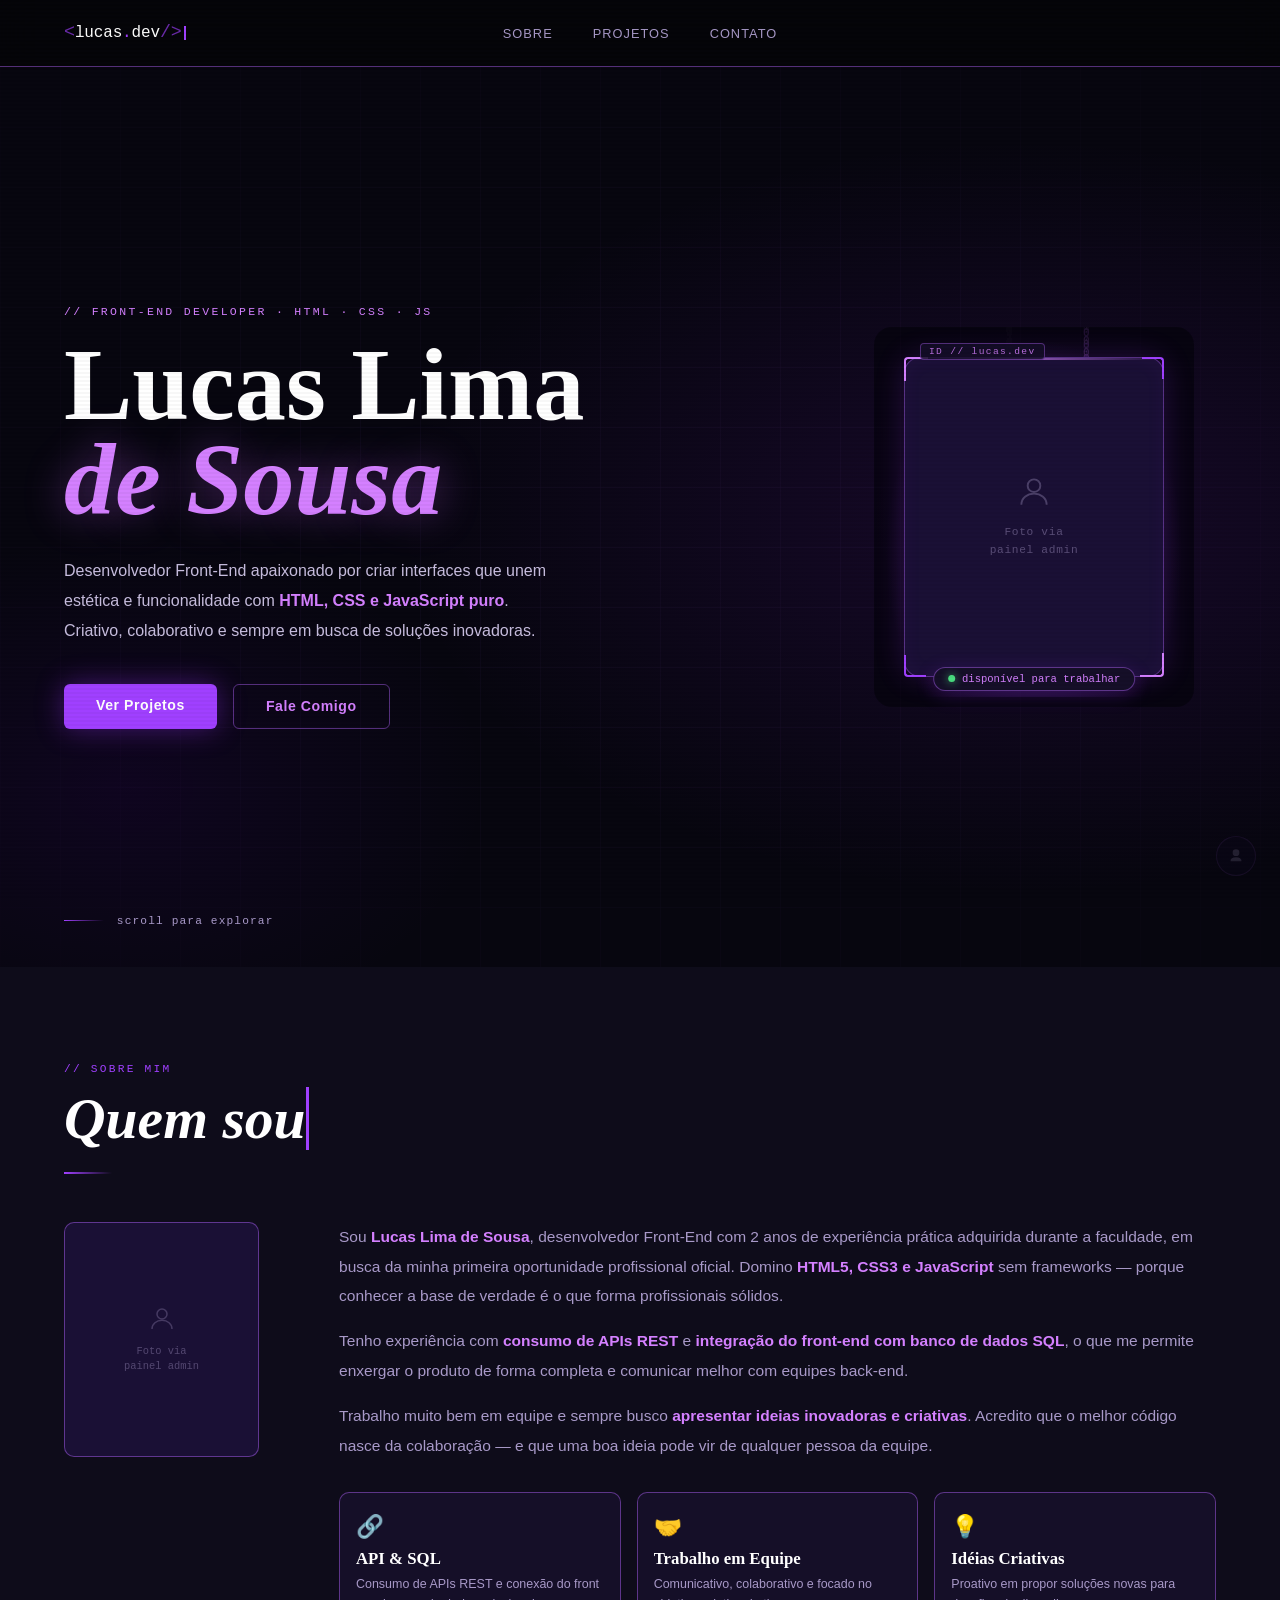
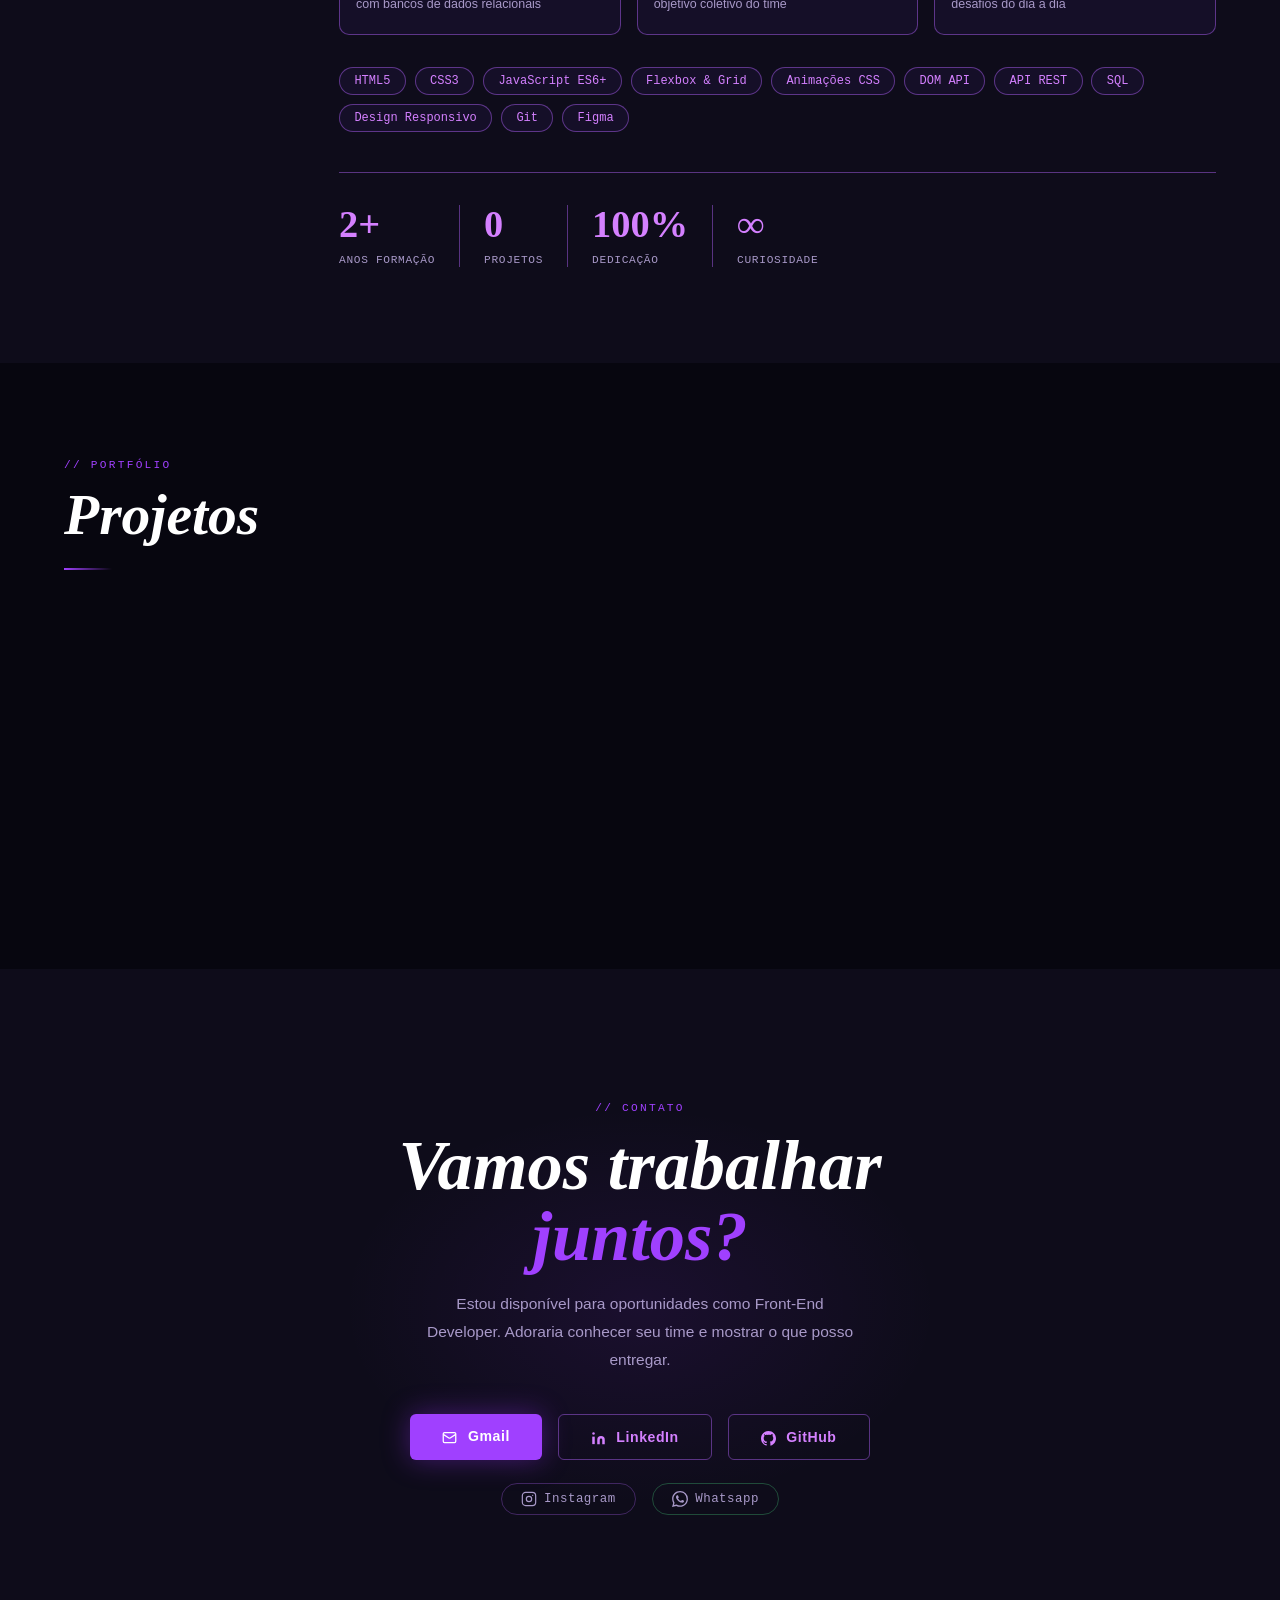
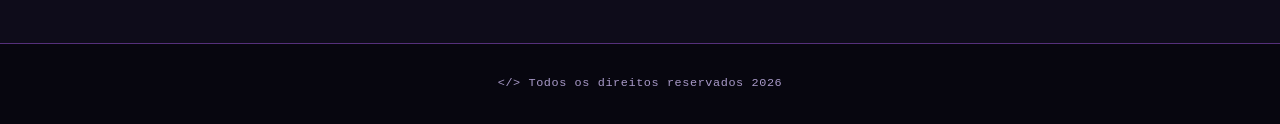
==== commit 5a0adf8a: "Update image sources and visibility in index.html" ====
--- a/index.html
+++ b/index.html
@@ -67,7 +67,7 @@
           </svg>
                             <span>Foto via<br>painel admin</span>
                         </div>
-                        <img id="hero-photo-img" src="" alt="Lucas Lima" style="display:none; width:100%; height:100%; object-fit:cover;">
+                        <img id="hero-photo-img" src="foto.jpg" alt="Lucas Lima" style="display:block; width:100%; height:100%; object-fit:cover;">
                     </div>
                     <div class="photo-hud">
                         <div class="photo-hud-tr"></div>
@@ -101,7 +101,7 @@
         </svg>
                         <span>Foto via<br>painel admin</span>
                     </div>
-                    <img id="about-photo-img" src="" alt="Lucas Lima" style="display:none; width:100%; height:100%; object-fit:cover;">
+                    <img id="about-photo-img" src="foto.jpg" alt="Lucas Lima" style="display:block; width:100%; height:100%; object-fit:cover;">
                 </div>
 
                 <div>
@@ -305,4 +305,4 @@
         <script src="portfolio.js"></script>
     </body>
 
-</html>+</html>
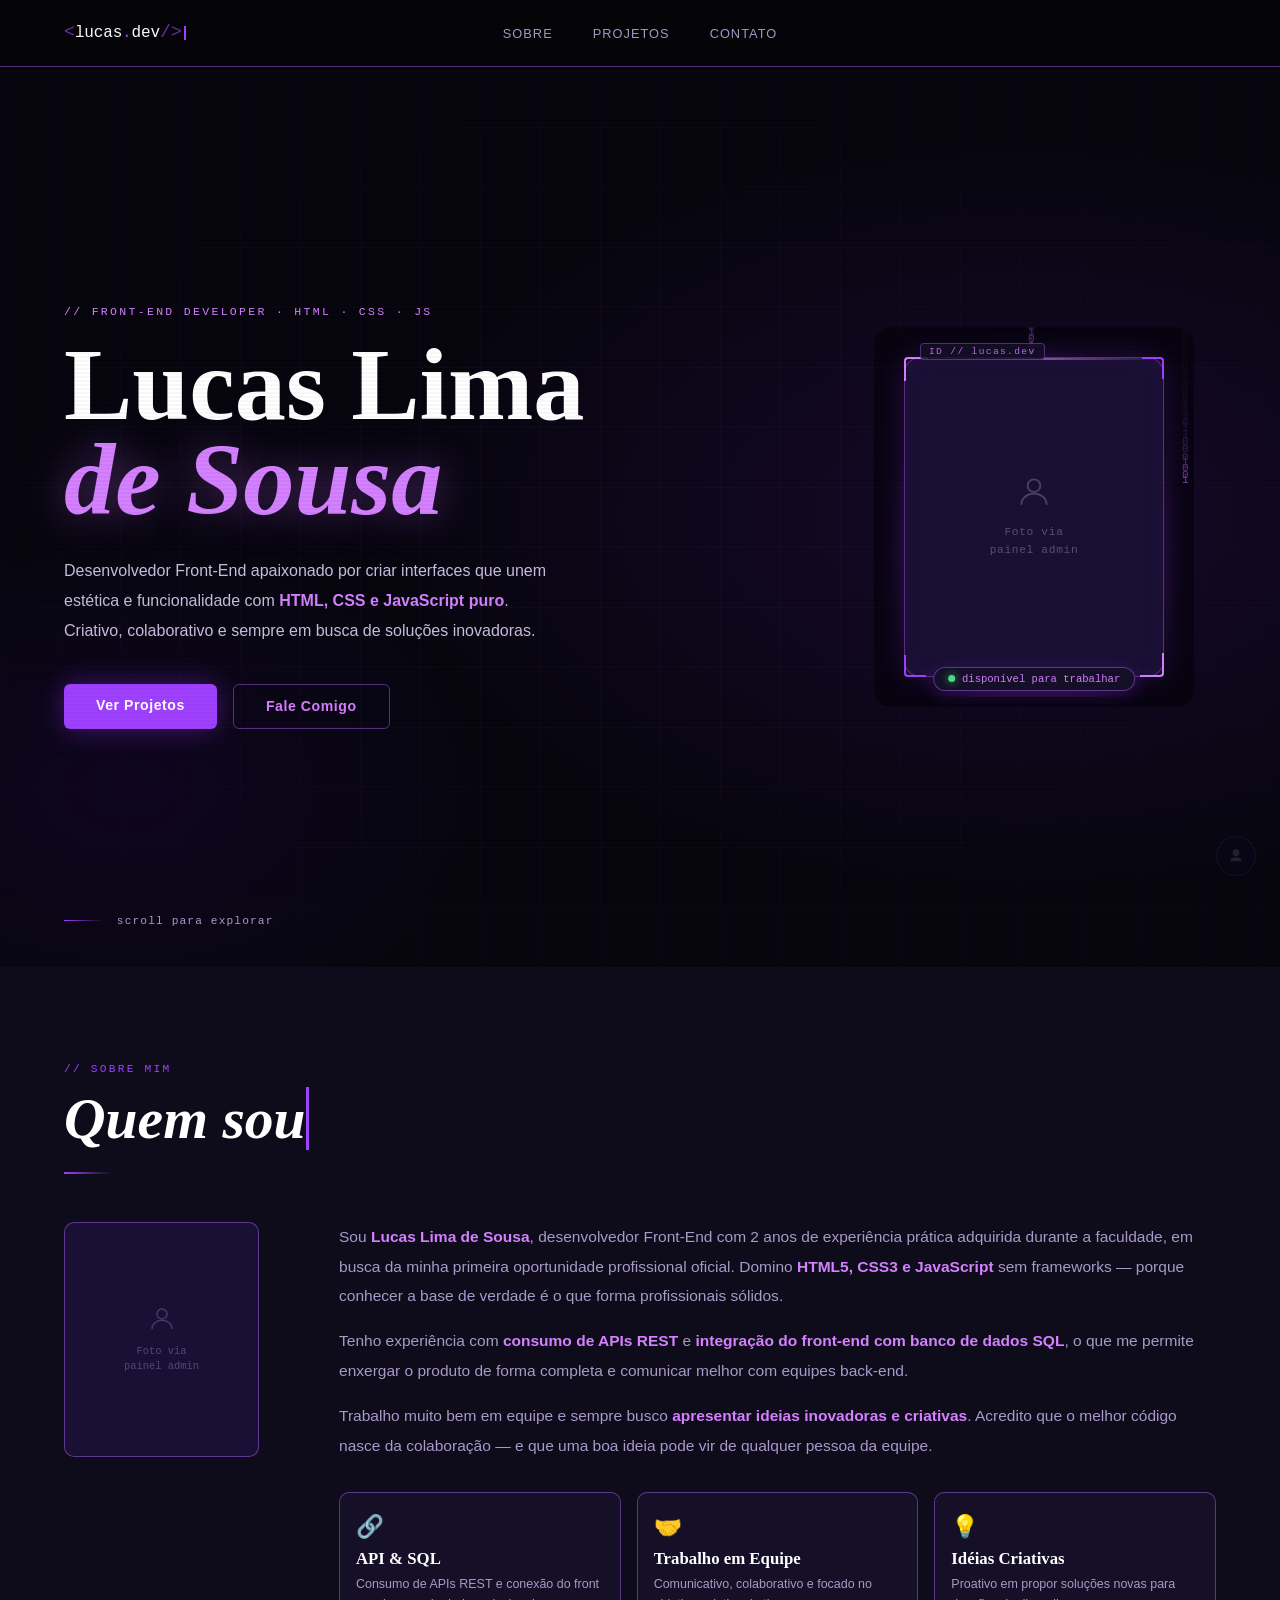
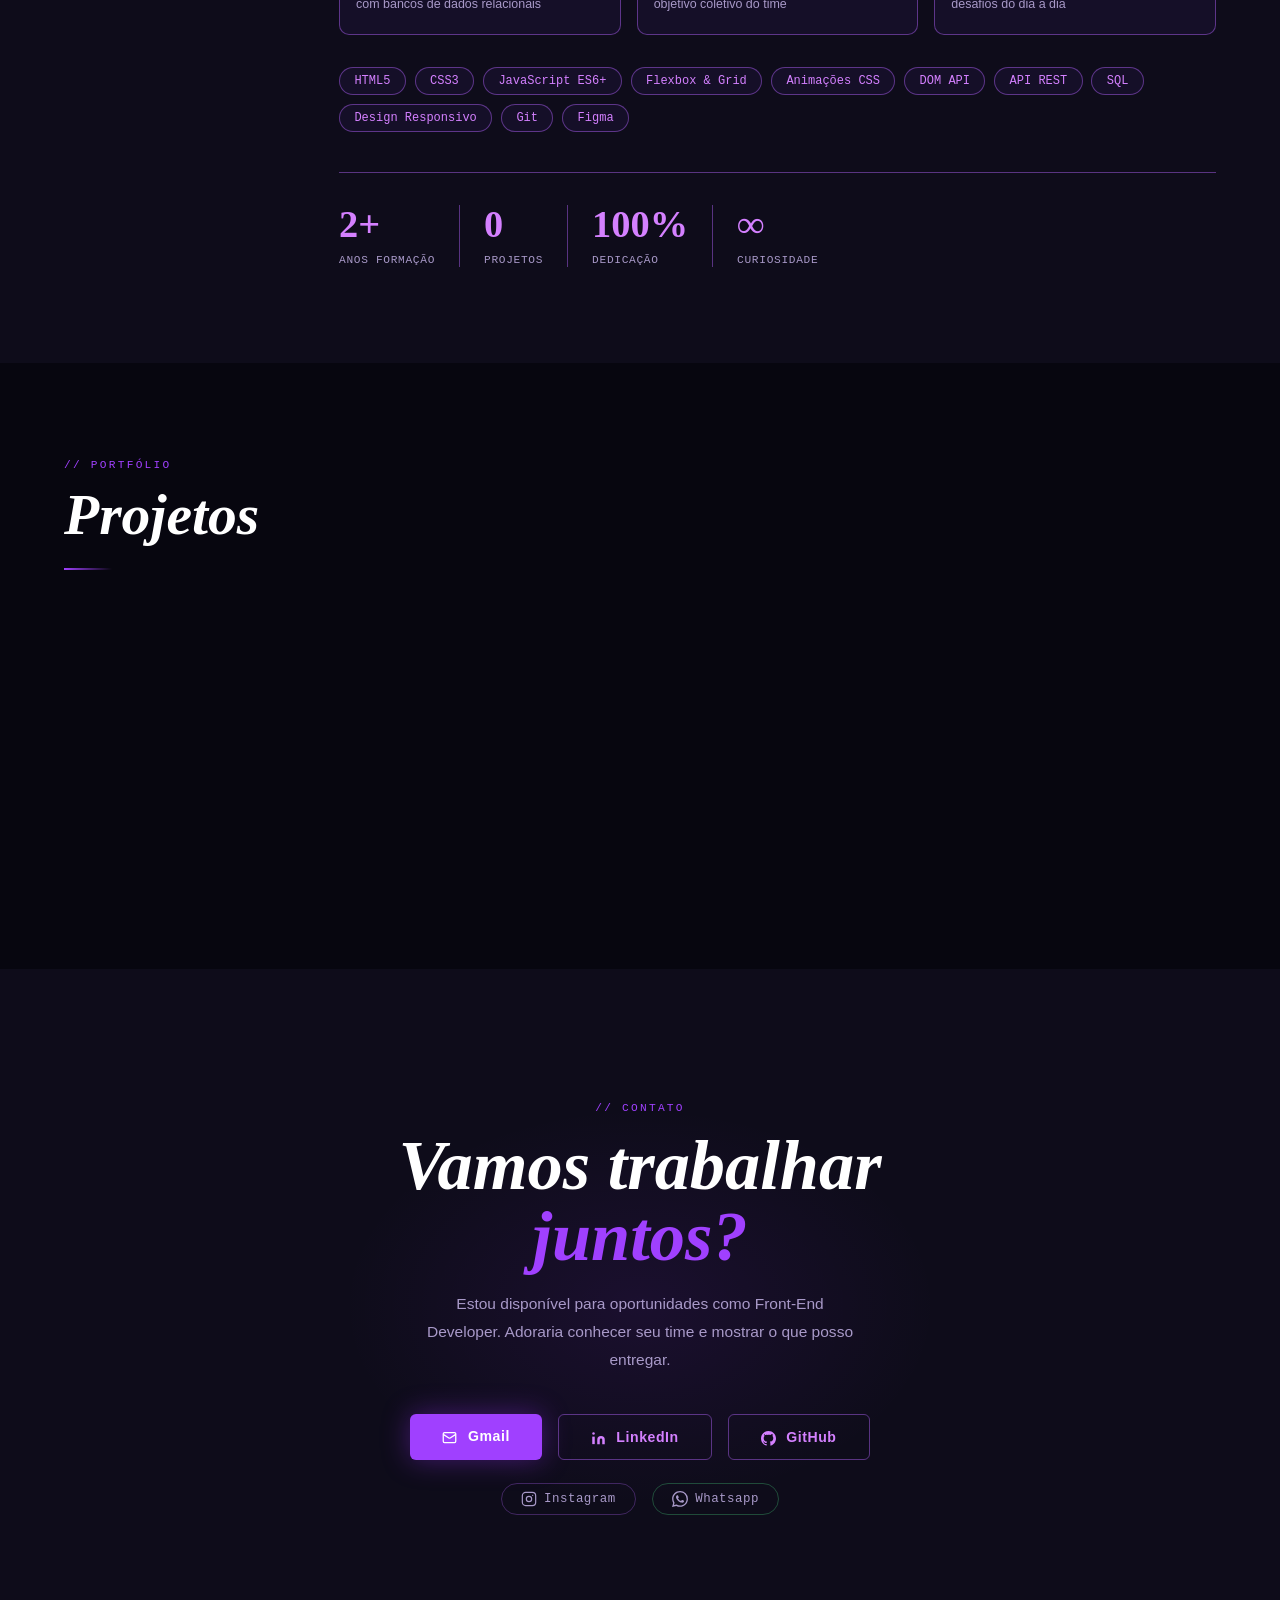
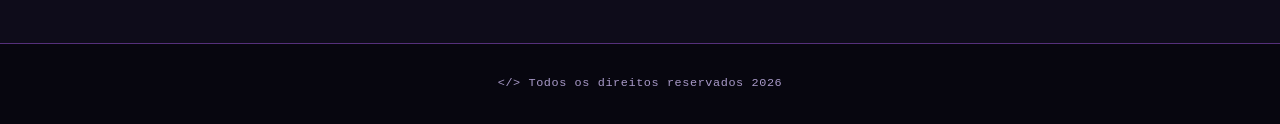
==== commit 253c0663: "Update index.html" ====
--- a/index.html
+++ b/index.html
@@ -67,7 +67,7 @@
           </svg>
                             <span>Foto via<br>painel admin</span>
                         </div>
-                        <img id="hero-photo-img" src="foto.jpg" alt="Lucas Lima" style="display:block; width:100%; height:100%; object-fit:cover;">
+                        <img id="hero-photo-img" src="foto.jpeg" alt="Lucas Lima" style="display:block; width:100%; height:100%; object-fit:cover;">
                     </div>
                     <div class="photo-hud">
                         <div class="photo-hud-tr"></div>
@@ -101,7 +101,7 @@
         </svg>
                         <span>Foto via<br>painel admin</span>
                     </div>
-                    <img id="about-photo-img" src="foto.jpg" alt="Lucas Lima" style="display:block; width:100%; height:100%; object-fit:cover;">
+                    <img id="about-photo-img" src="foto.jpeg" alt="Lucas Lima" style="display:block; width:100%; height:100%; object-fit:cover;">
                 </div>
 
                 <div>
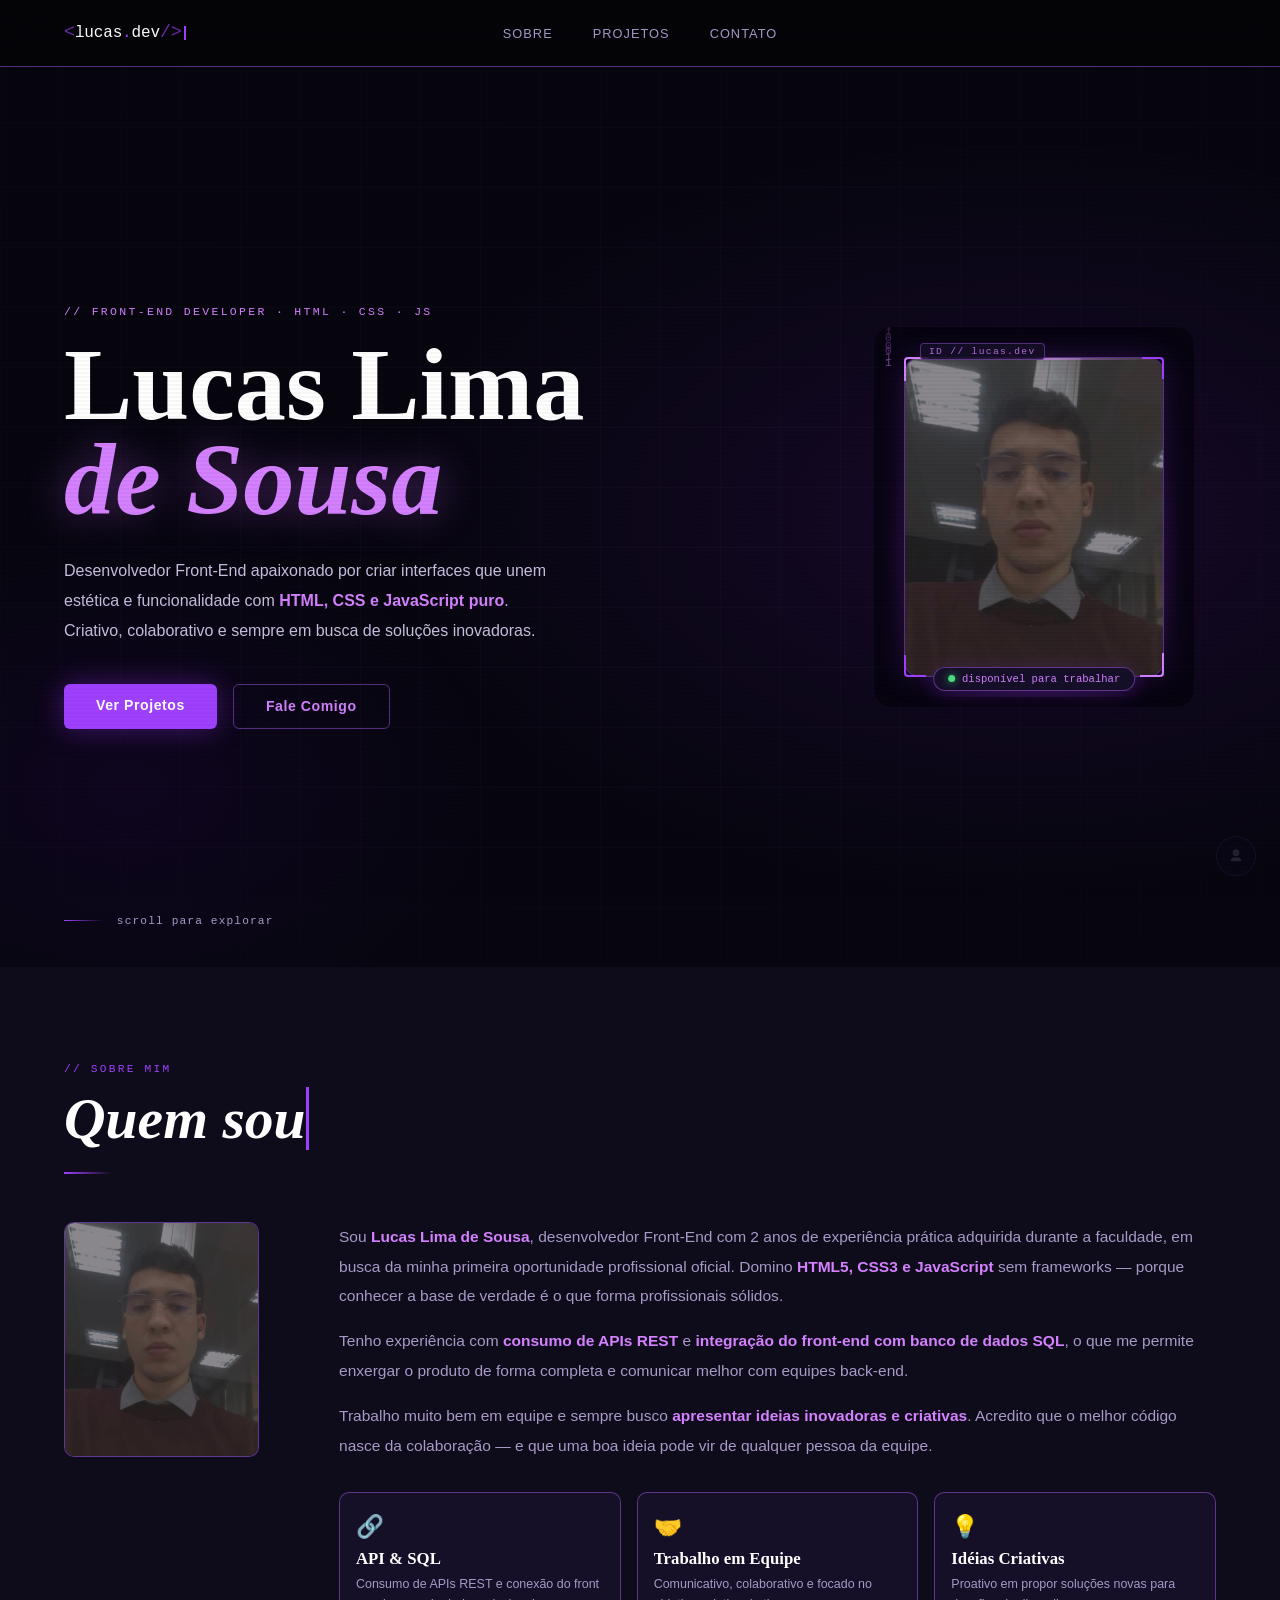
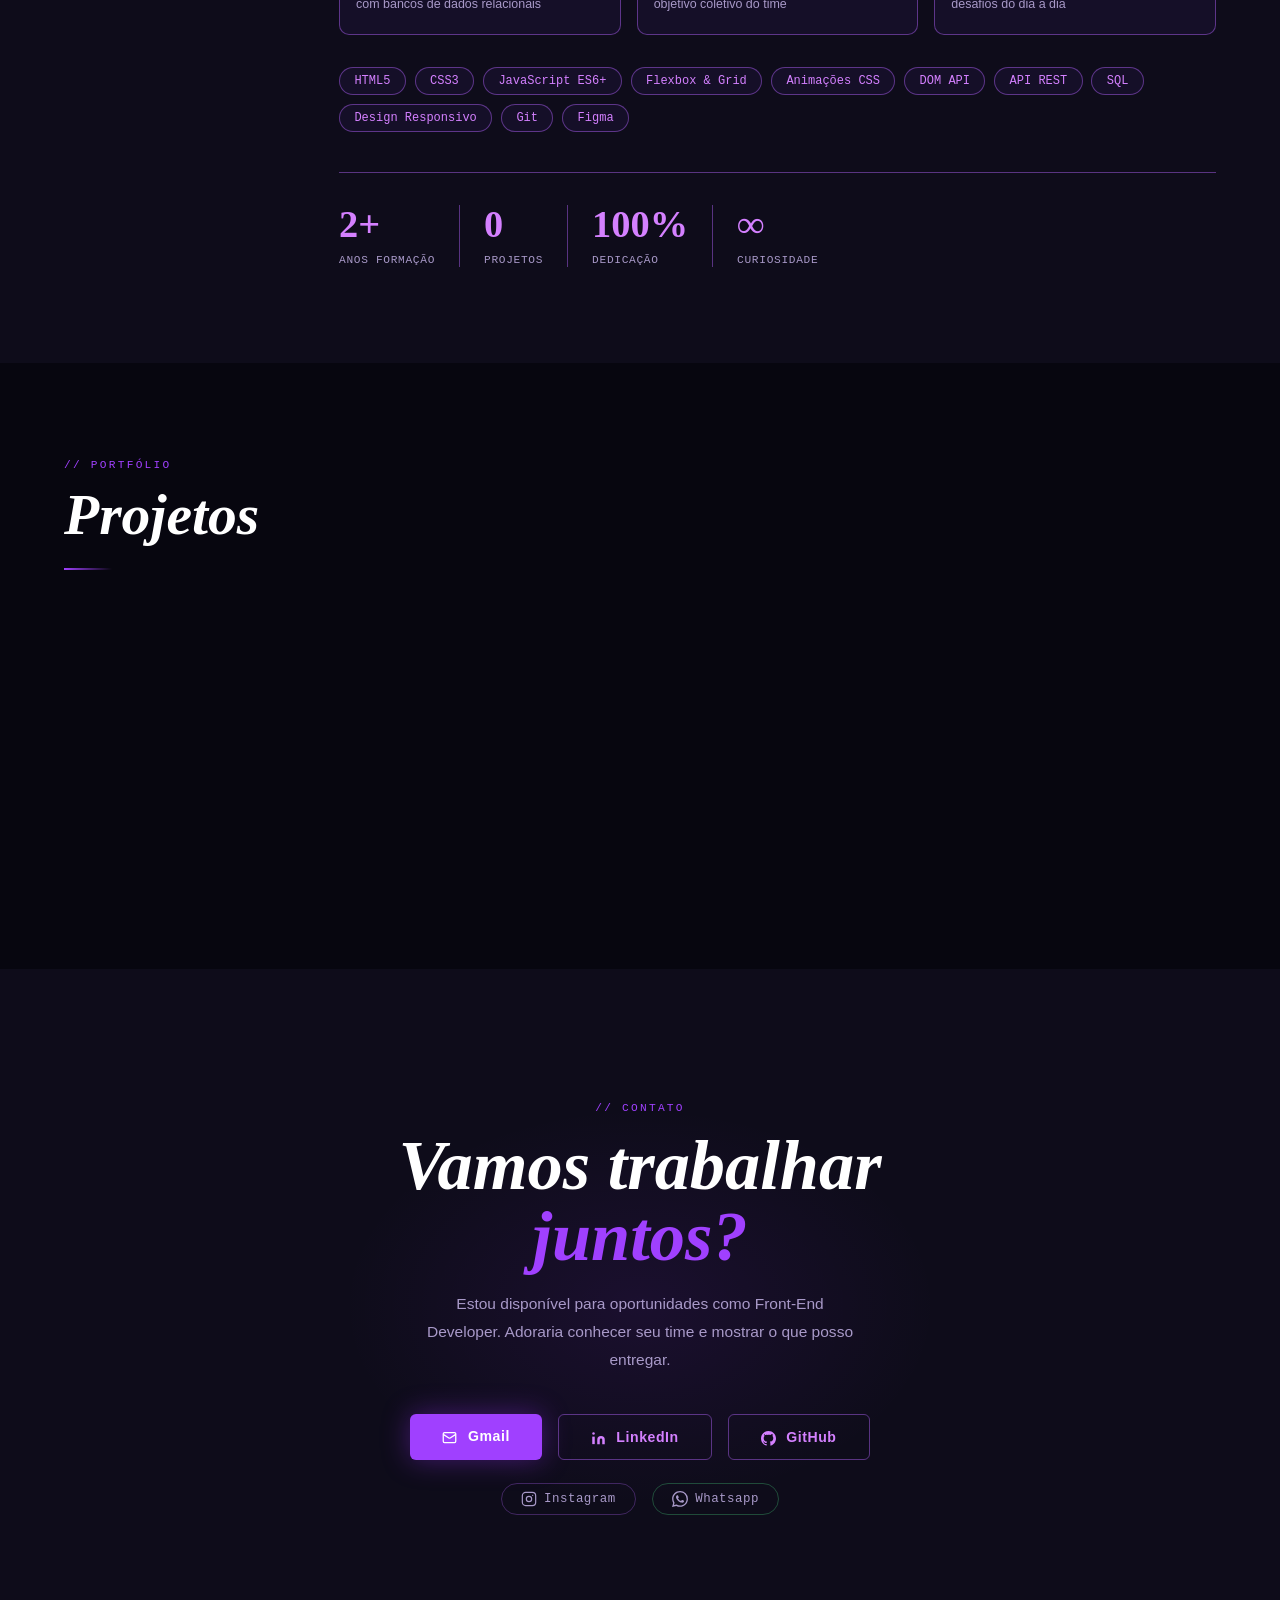
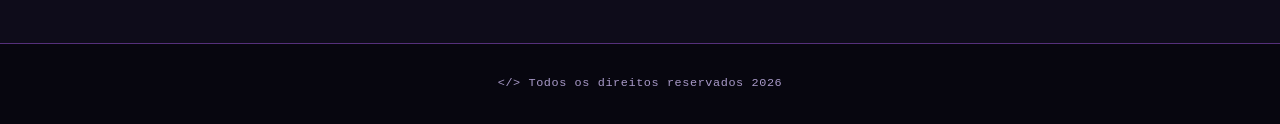
==== commit 2d762da5: "Update Content Security Policy and placeholder styles" ====
--- a/index.html
+++ b/index.html
@@ -6,7 +6,7 @@
     <meta name="viewport" content="width=device-width, initial-scale=1.0">
     <title>Lucas Lima de Sousa — Front-End Developer</title>
     <!-- Segurança -->
-    <meta http-equiv="Content-Security-Policy" content="default-src 'self'; style-src 'self' 'unsafe-inline' https://fonts.googleapis.com; font-src https://fonts.gstatic.com; script-src 'self'; img-src 'self' data: blob:; connect-src 'none';">
+    <meta http-equiv="Content-Security-Policy" content="default-src 'self'; style-src 'self' 'unsafe-inline' https://fonts.googleapis.com; font-src https://fonts.gstatic.com; script-src 'self'; img-src 'self' data: blob: https:; connect-src 'none';">
     <meta http-equiv="X-Content-Type-Options" content="nosniff">
     <meta http-equiv="X-Frame-Options" content="DENY">
     <meta name="referrer" content="no-referrer">
@@ -60,7 +60,7 @@
                     <div class="photo-id-tag">ID // lucas.dev</div>
                     <div class="hero-photo-frame">
                         <div class="photo-scan"></div>
-                        <div class="photo-placeholder" id="hero-placeholder">
+                        <div class="photo-placeholder" id="hero-placeholder" style="display:none">
                             <svg viewBox="0 0 24 24" fill="none" stroke="currentColor" stroke-width="1.2">
             <circle cx="12" cy="8" r="4"/>
             <path d="M4 20c0-4 3.6-7 8-7s8 3 8 7"/>
@@ -94,7 +94,7 @@
 
             <div class="about-grid reveal">
                 <div class="about-photo-frame">
-                    <div class="about-photo-placeholder" id="about-placeholder">
+                    <div class="about-photo-placeholder" id="about-placeholder" style="display:none">
                         <svg viewBox="0 0 24 24" fill="none" stroke="currentColor" stroke-width="1.2">
           <circle cx="12" cy="8" r="4"/>
           <path d="M4 20c0-4 3.6-7 8-7s8 3 8 7"/>
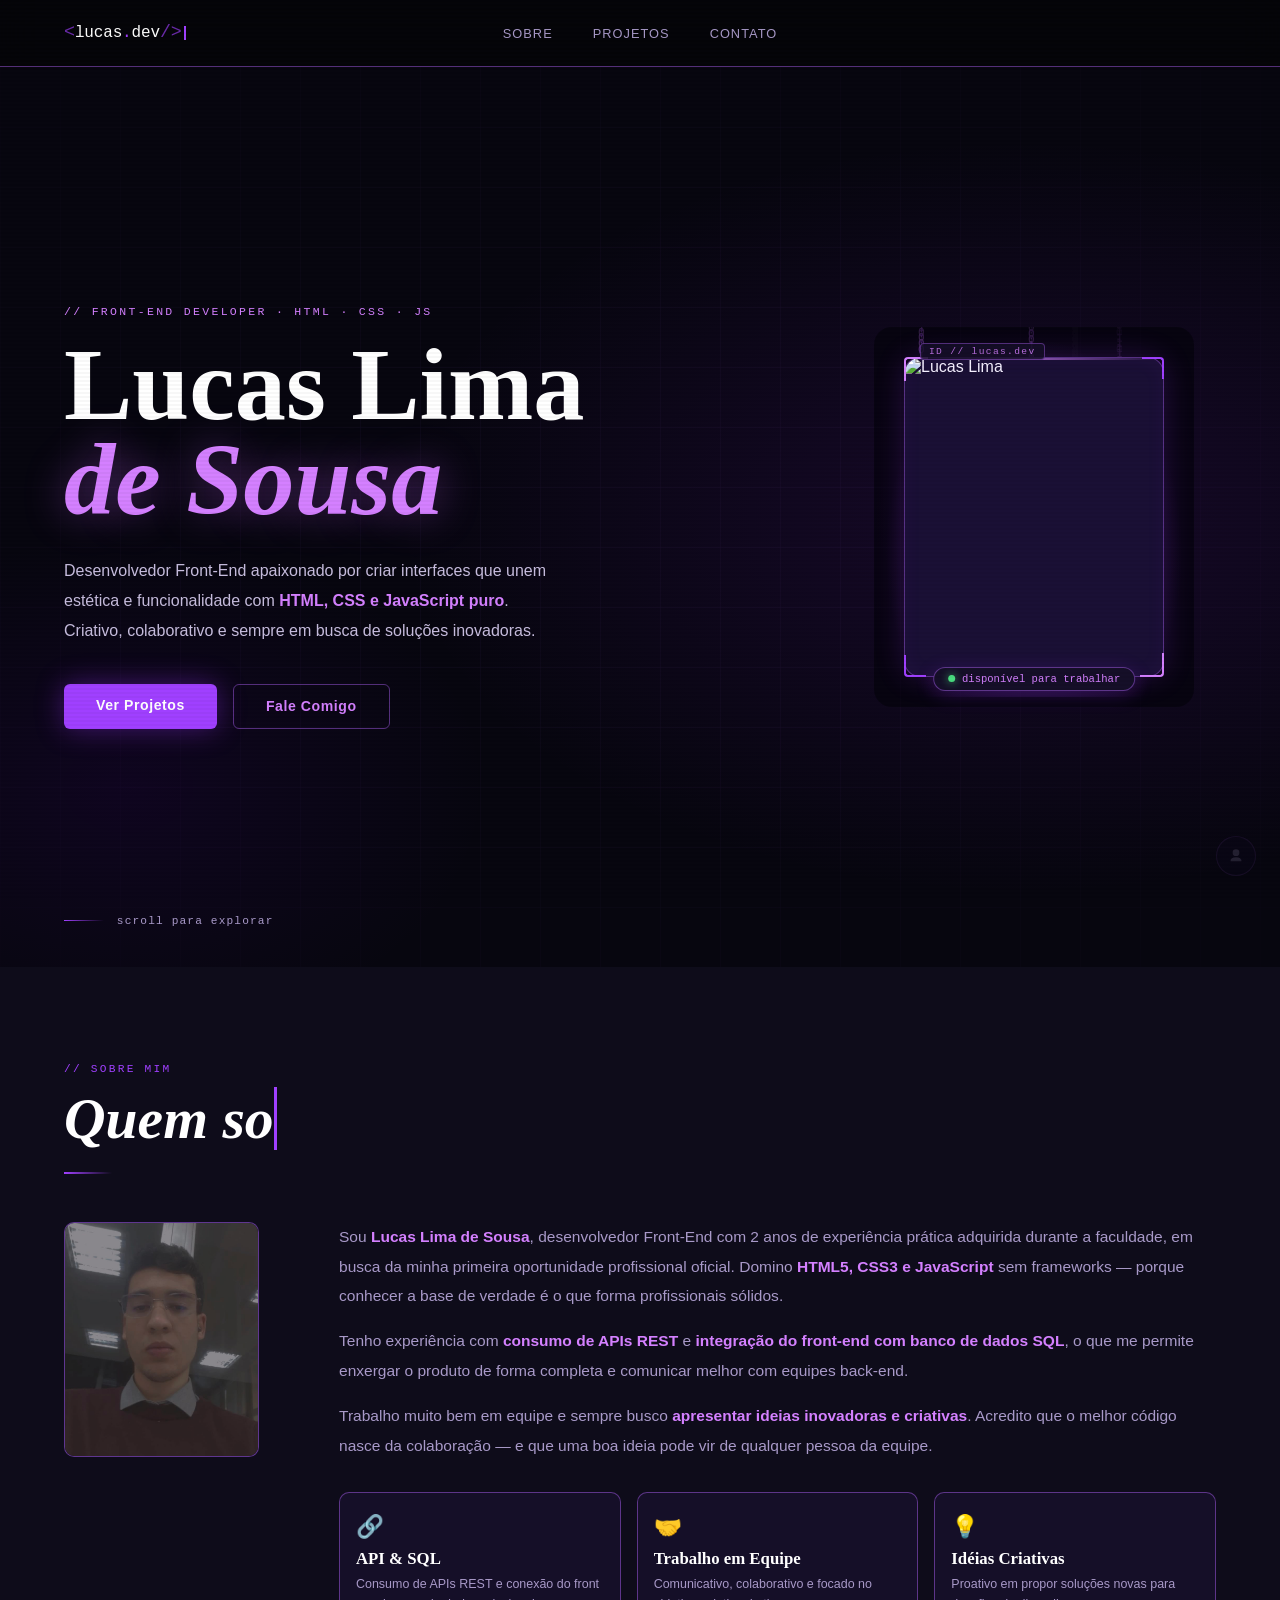
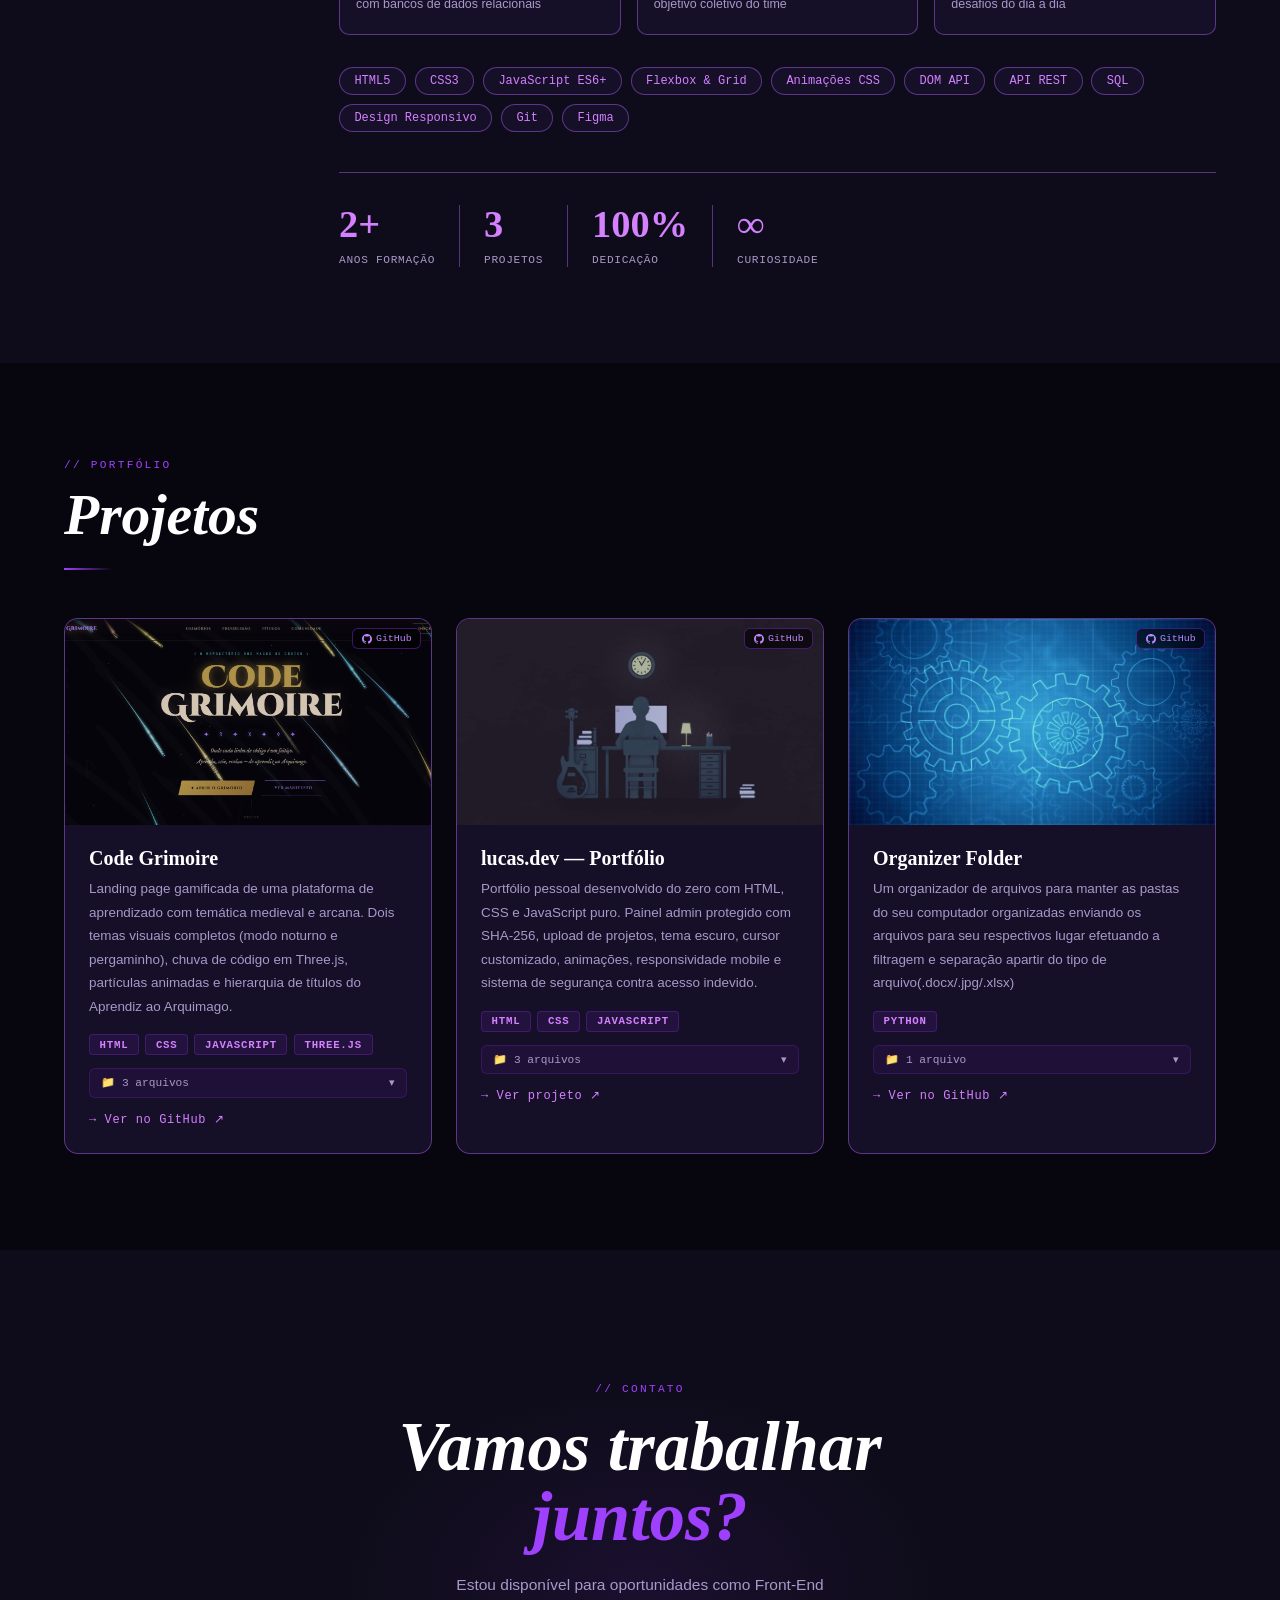
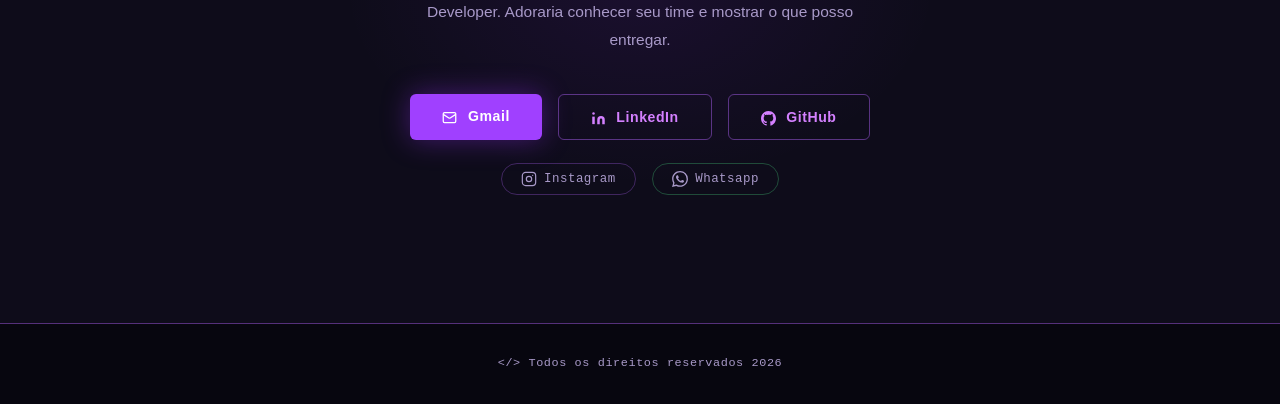
==== commit c76e3e65: "Update index.html" ====
--- a/index.html
+++ b/index.html
@@ -67,7 +67,7 @@
           </svg>
                             <span>Foto via<br>painel admin</span>
                         </div>
-                        <img id="hero-photo-img" src="foto.jpeg" alt="Lucas Lima" style="display:block; width:100%; height:100%; object-fit:cover;">
+                        <img id="hero-photo-img" src="img/foto.jpeg" alt="Lucas Lima" style="display:block; width:100%; height:100%; object-fit:cover;">
                     </div>
                     <div class="photo-hud">
                         <div class="photo-hud-tr"></div>
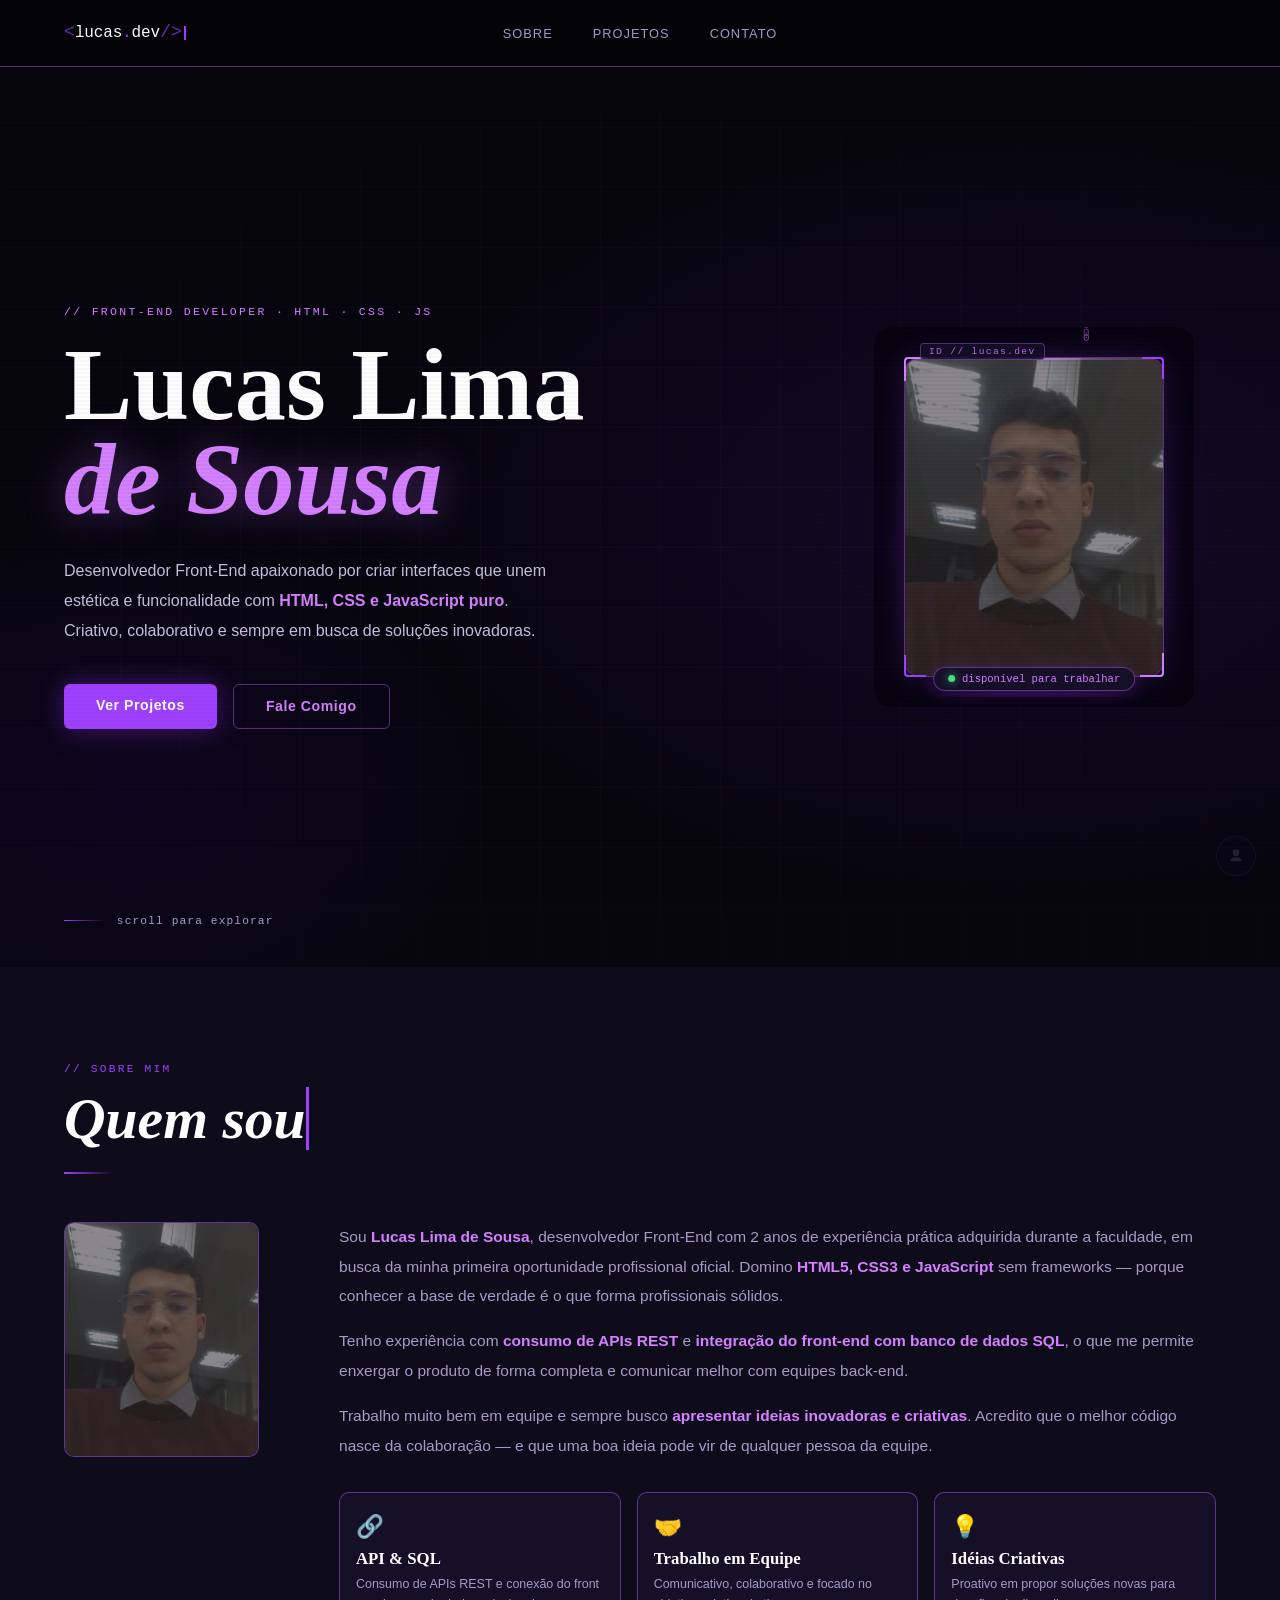
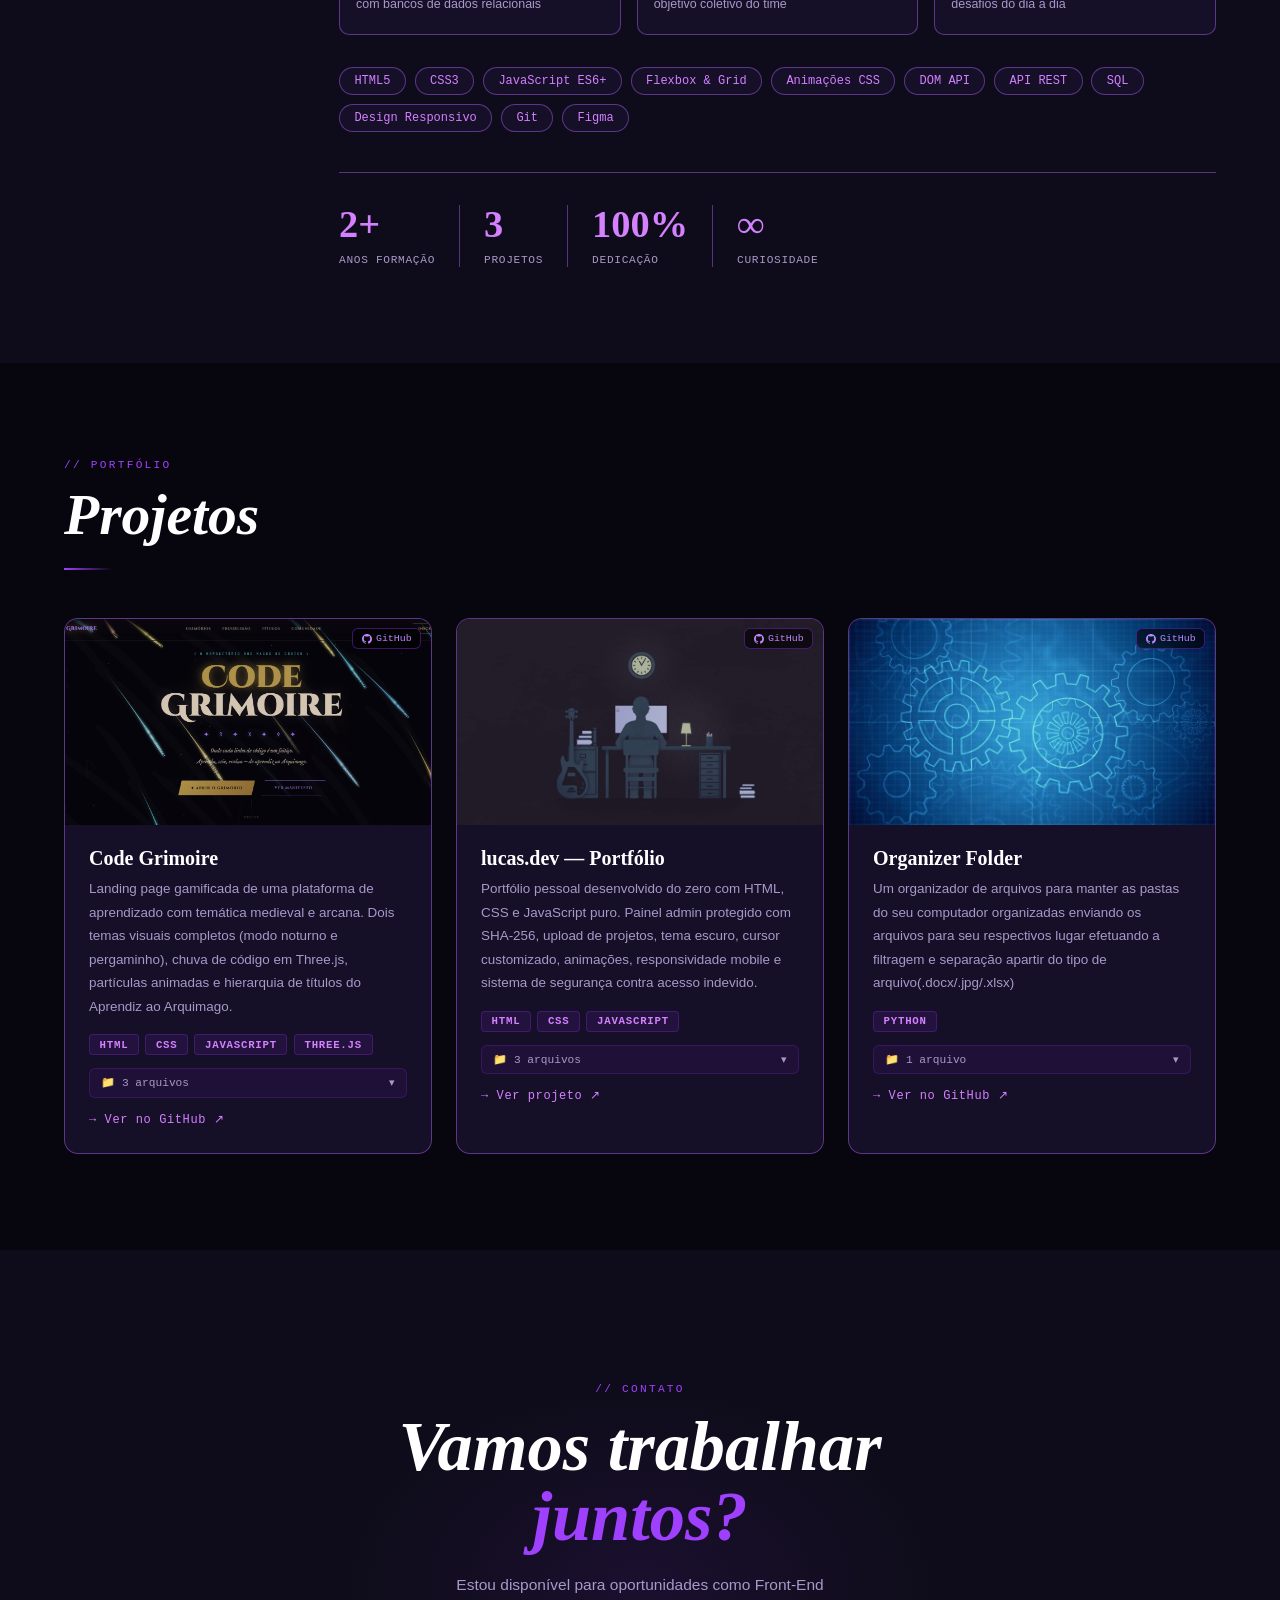
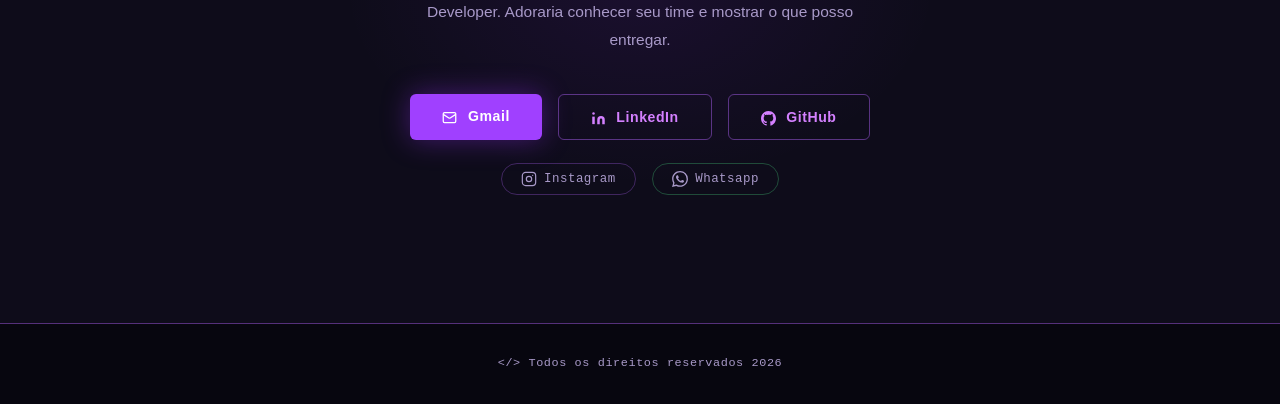
==== commit 8d1a5d8e: "Update index.html" ====
--- a/index.html
+++ b/index.html
@@ -67,7 +67,7 @@
           </svg>
                             <span>Foto via<br>painel admin</span>
                         </div>
-                        <img id="hero-photo-img" src="img/foto.jpeg" alt="Lucas Lima" style="display:block; width:100%; height:100%; object-fit:cover;">
+                        <img id="hero-photo-img" src="foto.jpeg" alt="Lucas Lima" style="display:block; width:100%; height:100%; object-fit:cover;">
                     </div>
                     <div class="photo-hud">
                         <div class="photo-hud-tr"></div>
